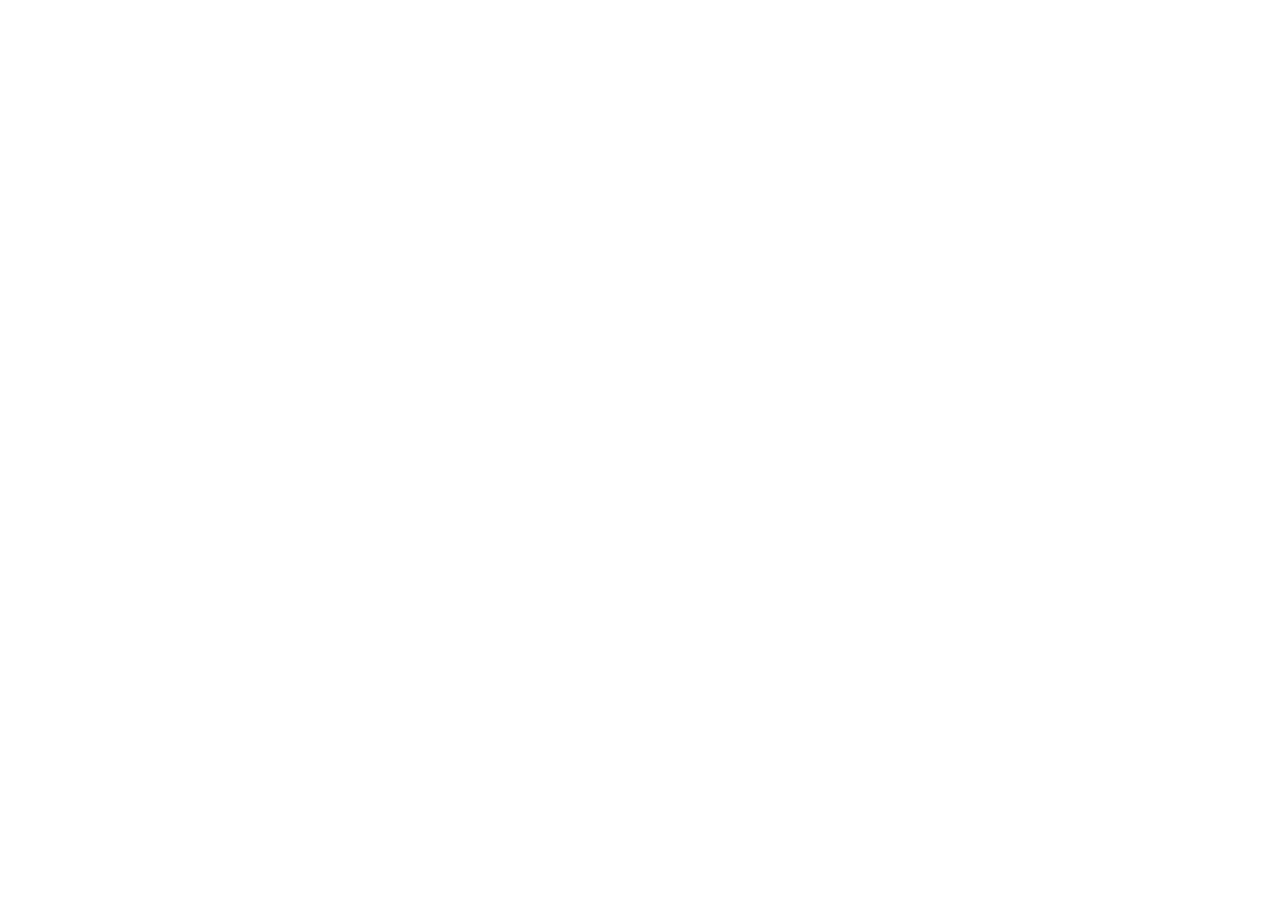
==== agent-analysis.html @ 3c677cc5 "Deploy multi-page static preview" ====
<!doctype html>
<html lang="zh-CN">
<head>
  <meta charset="utf-8" />
  <meta name="viewport" content="width=device-width, initial-scale=1" />
  <title>水脉 WaterPulse · Agent 分析</title>
  <link rel="stylesheet" href="assets/app.css" />
</head>
<body data-page="agent">
  <div id="app"></div>
  <script src="assets/site.js"></script>
</body>
</html>
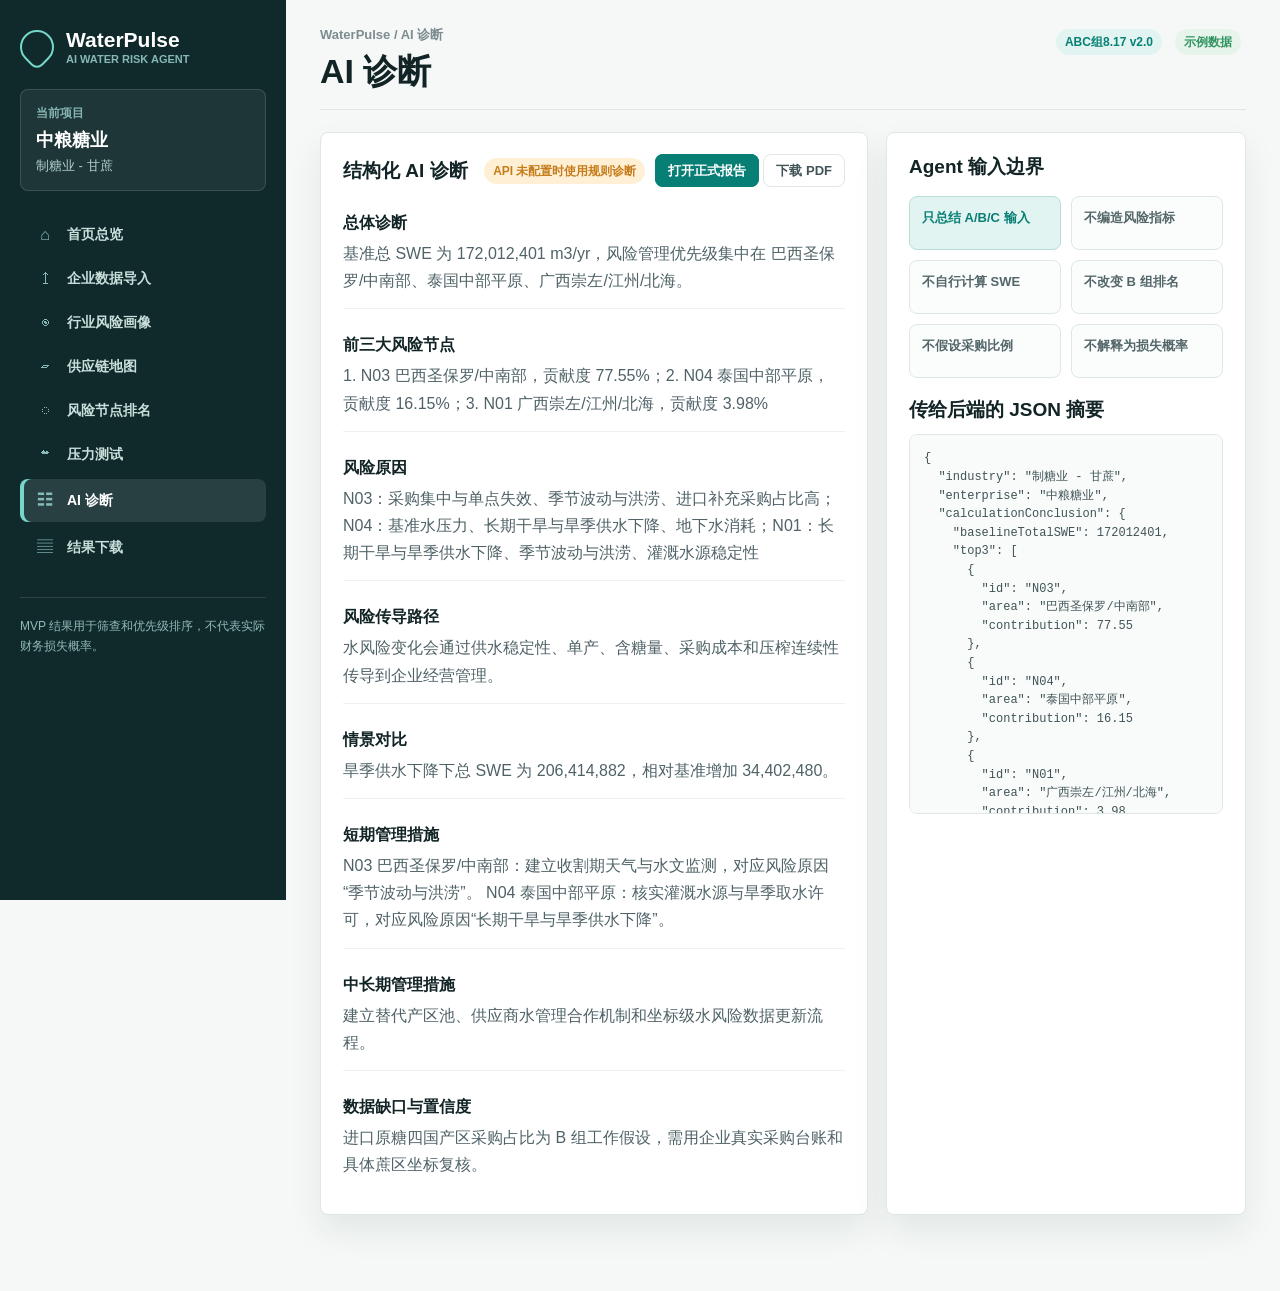
==== commit 05658476: "Deploy D group water risk MVP report" ====
--- a/agent-analysis.html
+++ b/agent-analysis.html
@@ -3,7 +3,8 @@
 <head>
   <meta charset="utf-8" />
   <meta name="viewport" content="width=device-width, initial-scale=1" />
-  <title>水脉 WaterPulse · Agent 分析</title>
+  <title>水脉 WaterPulse · AI 诊断</title>
+  <link rel="icon" href="data:," />
   <link rel="stylesheet" href="assets/app.css" />
 </head>
 <body data-page="agent">
--- a/assets/app.css
+++ b/assets/app.css
@@ -0,0 +1,1045 @@
+:root {
+  --nav: #102a2c;
+  --nav-soft: #1d3d3f;
+  --ink: #132426;
+  --muted: #68787c;
+  --line: #dfe7e4;
+  --wash: #f5f8f6;
+  --panel: #ffffff;
+  --teal: #087f75;
+  --teal-soft: #e2f4f1;
+  --green: #2f9461;
+  --green-soft: #e6f4eb;
+  --amber: #c67c1c;
+  --amber-soft: #fff0d5;
+  --red: #bf4436;
+  --red-soft: #fee7e2;
+  --blue: #2f66a3;
+  --blue-soft: #e7f0fb;
+  --shadow: 0 16px 34px rgba(19, 36, 38, 0.08);
+}
+
+* { box-sizing: border-box; }
+
+body {
+  margin: 0;
+  color: var(--ink);
+  background: var(--wash);
+  font-family: Inter, "Microsoft YaHei", "PingFang SC", Arial, sans-serif;
+  letter-spacing: 0;
+}
+
+button, input {
+  font: inherit;
+}
+
+a {
+  color: inherit;
+  text-decoration: none;
+}
+
+.app-shell {
+  min-height: 100vh;
+  display: grid;
+  grid-template-columns: 286px minmax(0, 1fr);
+}
+
+.sidebar {
+  position: sticky;
+  top: 0;
+  align-self: start;
+  min-height: 100vh;
+  padding: 28px 20px;
+  color: #cde0dd;
+  background: var(--nav);
+}
+
+.logo {
+  display: flex;
+  gap: 12px;
+  align-items: center;
+  margin-bottom: 24px;
+}
+
+.logo-mark {
+  width: 34px;
+  height: 34px;
+  border: 2px solid #76d6ca;
+  border-radius: 50% 50% 50% 8px;
+  transform: rotate(-45deg);
+  flex: 0 0 auto;
+}
+
+.logo strong {
+  display: block;
+  color: #ffffff;
+  font-size: 21px;
+  line-height: 1.1;
+}
+
+.logo em {
+  display: block;
+  margin-top: 2px;
+  color: #86b7b2;
+  font-size: 11px;
+  font-style: normal;
+  font-weight: 760;
+  text-transform: uppercase;
+}
+
+.project-card {
+  padding: 15px;
+  margin-bottom: 24px;
+  border: 1px solid rgba(255, 255, 255, 0.13);
+  border-radius: 8px;
+  background: rgba(255, 255, 255, 0.06);
+}
+
+.project-card span {
+  display: block;
+  color: #85b4af;
+  font-size: 12px;
+  font-weight: 760;
+  margin-bottom: 6px;
+}
+
+.project-card strong {
+  display: block;
+  color: #ffffff;
+  font-size: 18px;
+  margin-bottom: 4px;
+}
+
+.project-card em {
+  color: #afd0cc;
+  font-style: normal;
+  font-size: 13px;
+}
+
+.nav-item {
+  display: grid;
+  grid-template-columns: 26px 1fr;
+  gap: 9px;
+  align-items: center;
+  padding: 11px 12px;
+  margin: 4px 0;
+  border-radius: 8px;
+  color: #c9dfdc;
+}
+
+.nav-item:hover,
+.nav-item.active {
+  color: #ffffff;
+  background: rgba(255, 255, 255, 0.1);
+}
+
+.nav-item.active {
+  box-shadow: inset 4px 0 0 #76d6ca;
+}
+
+.nav-item span {
+  text-align: center;
+  color: #89bbb6;
+}
+
+.nav-item strong {
+  font-size: 14px;
+}
+
+.side-note {
+  margin-top: 28px;
+  padding-top: 18px;
+  border-top: 1px solid rgba(255, 255, 255, 0.12);
+  color: #93bab6;
+  font-size: 12px;
+  line-height: 1.7;
+}
+
+main {
+  min-width: 0;
+  padding: 26px 34px 58px;
+}
+
+.topbar {
+  display: flex;
+  justify-content: space-between;
+  align-items: flex-start;
+  gap: 20px;
+  padding-bottom: 18px;
+  margin-bottom: 22px;
+  border-bottom: 1px solid var(--line);
+}
+
+.crumb {
+  color: #7d8c90;
+  font-size: 13px;
+  font-weight: 760;
+  margin-bottom: 8px;
+}
+
+h1, h2, h3 {
+  margin: 0;
+  letter-spacing: 0;
+}
+
+h1 {
+  font-size: 34px;
+  line-height: 1.15;
+}
+
+h2 {
+  font-size: 30px;
+  line-height: 1.2;
+}
+
+h3 {
+  font-size: 19px;
+  line-height: 1.3;
+}
+
+p {
+  line-height: 1.7;
+}
+
+.header-actions {
+  display: flex;
+  flex-wrap: wrap;
+  justify-content: flex-end;
+  gap: 8px;
+}
+
+.grid {
+  display: grid;
+  gap: 18px;
+  margin-bottom: 18px;
+}
+
+.overview {
+  grid-template-columns: minmax(0, 1.7fr) minmax(360px, 1fr);
+}
+
+.metrics {
+  grid-template-columns: repeat(4, minmax(0, 1fr));
+}
+
+.two {
+  grid-template-columns: minmax(0, 1.45fr) minmax(360px, 0.9fr);
+}
+
+.map-layout {
+  grid-template-columns: 250px minmax(0, 1fr) 320px;
+  align-items: start;
+}
+
+.panel {
+  min-width: 0;
+  padding: 22px;
+  border: 1px solid var(--line);
+  border-radius: 8px;
+  background: var(--panel);
+  box-shadow: var(--shadow);
+}
+
+.hero-panel {
+  min-height: 218px;
+  background:
+    linear-gradient(135deg, rgba(8, 127, 117, 0.12), rgba(47, 102, 163, 0.08) 52%, rgba(198, 124, 28, 0.08)),
+    #ffffff;
+}
+
+.hero-panel p {
+  max-width: 760px;
+  margin: 12px 0 18px;
+  color: #4f6267;
+  font-size: 17px;
+}
+
+.kicker {
+  color: var(--teal);
+  font-size: 13px;
+  font-weight: 840;
+  margin-bottom: 10px;
+}
+
+.hero-facts {
+  display: flex;
+  flex-wrap: wrap;
+  gap: 8px;
+}
+
+.hero-facts span {
+  display: inline-flex;
+  align-items: center;
+  min-height: 34px;
+  padding: 7px 10px;
+  border: 1px solid var(--line);
+  border-radius: 8px;
+  background: rgba(255, 255, 255, 0.72);
+  color: #42575b;
+  font-size: 13px;
+  font-weight: 760;
+}
+
+.status-panel {
+  overflow: hidden;
+}
+
+.industry-switcher {
+  display: grid;
+  grid-template-columns: repeat(3, minmax(0, 1fr));
+  gap: 12px;
+  margin-bottom: 18px;
+}
+
+.industry-option {
+  min-height: 76px;
+  padding: 13px 14px;
+  border: 1px solid var(--line);
+  border-radius: 8px;
+  background: #ffffff;
+  color: var(--ink);
+  text-align: left;
+  cursor: pointer;
+}
+
+.industry-option strong,
+.industry-option span {
+  display: block;
+}
+
+.industry-option strong {
+  margin-bottom: 7px;
+  font-size: 15px;
+}
+
+.industry-option span {
+  color: var(--muted);
+  font-size: 12px;
+}
+
+.industry-option.active {
+  border-color: var(--teal);
+  background: var(--teal-soft);
+  box-shadow: inset 0 0 0 1px var(--teal);
+}
+
+.industry-option:disabled {
+  color: #7b898c;
+  cursor: default;
+  background: #eef3f2;
+}
+
+.badge {
+  display: inline-flex;
+  align-items: center;
+  min-height: 26px;
+  padding: 4px 9px;
+  margin: 3px 5px 3px 0;
+  border-radius: 999px;
+  font-size: 12px;
+  font-weight: 820;
+  white-space: nowrap;
+}
+
+.badge.teal { color: var(--teal); background: var(--teal-soft); }
+.badge.green { color: var(--green); background: var(--green-soft); }
+.badge.amber { color: var(--amber); background: var(--amber-soft); }
+.badge.red { color: var(--red); background: var(--red-soft); }
+.badge.gray { color: #66777a; background: #eef3f2; }
+
+.metric {
+  position: relative;
+  min-height: 128px;
+  padding-left: 42px;
+  overflow: hidden;
+}
+
+.metric::before {
+  content: "";
+  position: absolute;
+  left: 18px;
+  top: 24px;
+  bottom: 24px;
+  width: 8px;
+  border-radius: 99px;
+  background: var(--teal);
+}
+
+.metric.red::before { background: var(--red); }
+.metric.amber::before { background: var(--amber); }
+.metric.green::before { background: var(--green); }
+
+.metric-label {
+  color: #53666a;
+  font-size: 13px;
+  font-weight: 820;
+}
+
+.metric-value {
+  margin: 8px 0 7px;
+  font-size: 28px;
+  line-height: 1.08;
+  font-weight: 900;
+  overflow-wrap: anywhere;
+}
+
+.muted {
+  color: var(--muted);
+  font-size: 13px;
+  line-height: 1.55;
+}
+
+.progress {
+  display: grid;
+  gap: 9px;
+  margin-top: 14px;
+}
+
+.step {
+  display: grid;
+  grid-template-columns: 34px 1fr 58px;
+  align-items: center;
+  gap: 9px;
+  min-height: 38px;
+  color: #77878a;
+  font-size: 12px;
+}
+
+.bubble {
+  width: 30px;
+  height: 30px;
+  display: grid;
+  place-items: center;
+  border: 2px solid var(--line);
+  border-radius: 50%;
+  background: #ffffff;
+  color: var(--teal);
+  font-weight: 900;
+}
+
+.step.done .bubble {
+  color: #ffffff;
+  border-color: var(--teal);
+  background: var(--teal);
+}
+
+.step.active .bubble {
+  border-color: var(--teal);
+}
+
+.step strong {
+  color: var(--ink);
+}
+
+.step span {
+  text-align: right;
+}
+
+.section-head {
+  display: flex;
+  align-items: center;
+  justify-content: space-between;
+  gap: 14px;
+  margin-bottom: 12px;
+}
+
+.text-link {
+  color: var(--teal);
+  font-size: 13px;
+  font-weight: 820;
+}
+
+table {
+  width: 100%;
+  border-collapse: collapse;
+  font-size: 13px;
+}
+
+th, td {
+  padding: 12px 10px;
+  border-bottom: 1px solid #edf2f0;
+  vertical-align: middle;
+  text-align: left;
+}
+
+th {
+  color: #718184;
+  font-size: 12px;
+  font-weight: 820;
+}
+
+.num,
+.rank {
+  font-variant-numeric: tabular-nums;
+  font-weight: 850;
+}
+
+.rank {
+  color: var(--teal);
+  font-size: 18px;
+}
+
+.diagnosis-list {
+  display: grid;
+  gap: 12px;
+}
+
+.diagnosis-list article {
+  padding: 14px 0;
+  border-bottom: 1px solid #edf2f0;
+}
+
+.diagnosis-list article:last-child {
+  border-bottom: 0;
+}
+
+.diagnosis-list strong {
+  display: block;
+  margin-bottom: 6px;
+}
+
+.diagnosis-list p {
+  margin: 0;
+  color: #4f6267;
+}
+
+.form-grid {
+  display: grid;
+  grid-template-columns: 108px 1fr;
+  gap: 12px 14px;
+  margin: 16px 0 20px;
+  align-items: start;
+}
+
+.form-grid label {
+  color: #748387;
+  font-size: 13px;
+  font-weight: 820;
+}
+
+.upload-box {
+  display: grid;
+  grid-template-columns: minmax(180px, 240px) 1fr;
+  gap: 18px;
+  align-items: center;
+  min-height: 138px;
+  padding: 18px;
+  border: 1.5px dashed #c8d6d2;
+  border-radius: 8px;
+  background: #fbfdfc;
+}
+
+.upload-box input {
+  width: 100%;
+}
+
+.button-row {
+  display: flex;
+  flex-wrap: wrap;
+  gap: 10px;
+  margin-top: 16px;
+}
+
+.button {
+  min-height: 36px;
+  padding: 8px 12px;
+  border: 1px solid var(--line);
+  border-radius: 8px;
+  background: #ffffff;
+  color: #405357;
+  font-size: 13px;
+  font-weight: 820;
+  cursor: pointer;
+}
+
+.button.primary {
+  color: #ffffff;
+  border-color: var(--teal);
+  background: var(--teal);
+}
+
+.notice {
+  margin-top: 12px;
+  color: var(--amber);
+  font-size: 13px;
+  font-weight: 760;
+}
+
+.validation-list {
+  display: grid;
+  grid-template-columns: 1fr 1fr;
+  gap: 12px;
+  margin: 16px 0;
+}
+
+.validation-list div {
+  min-height: 84px;
+  padding: 14px;
+  border: 1px solid var(--line);
+  border-radius: 8px;
+  background: #fbfdfc;
+}
+
+.validation-list strong {
+  display: block;
+  margin-bottom: 8px;
+  font-size: 24px;
+}
+
+.validation-list span {
+  color: var(--muted);
+  font-size: 13px;
+}
+
+.mechanism-list {
+  display: grid;
+  gap: 13px;
+  margin-top: 16px;
+}
+
+.mechanism {
+  padding-bottom: 14px;
+  border-bottom: 1px solid #edf2f0;
+}
+
+.mechanism:last-child {
+  border-bottom: 0;
+}
+
+.mechanism p {
+  margin: 8px 0 0;
+}
+
+.action-list {
+  display: grid;
+  gap: 14px;
+  margin-top: 16px;
+}
+
+.action-item {
+  padding: 14px;
+  border: 1px solid var(--line);
+  border-radius: 8px;
+  background: #fbfdfc;
+}
+
+.action-item span {
+  display: block;
+  color: var(--teal);
+  font-weight: 850;
+  margin-bottom: 8px;
+}
+
+.action-item ul {
+  margin: 0;
+  padding-left: 18px;
+  color: #53666a;
+  line-height: 1.6;
+}
+
+.schema-grid {
+  display: grid;
+  grid-template-columns: repeat(6, minmax(0, 1fr));
+  gap: 10px;
+  margin-top: 16px;
+}
+
+.schema-grid div {
+  min-height: 76px;
+  padding: 12px;
+  border: 1px solid var(--line);
+  border-radius: 8px;
+  background: #fbfdfc;
+}
+
+.schema-grid strong,
+.schema-grid span {
+  display: block;
+}
+
+.schema-grid span {
+  margin-top: 7px;
+  color: var(--muted);
+  font-size: 12px;
+}
+
+.legend {
+  display: grid;
+  gap: 11px;
+  margin-top: 18px;
+}
+
+.legend span {
+  display: flex;
+  gap: 9px;
+  align-items: center;
+  color: #506367;
+  font-weight: 760;
+}
+
+.dot {
+  width: 10px;
+  height: 10px;
+  border-radius: 50%;
+  display: inline-block;
+}
+
+.red-dot { background: var(--red); }
+.amber-dot { background: var(--amber); }
+.green-dot { background: var(--green); }
+
+.map-panel {
+  overflow: hidden;
+}
+
+.map-canvas {
+  position: relative;
+  height: 560px;
+  margin-top: 16px;
+  overflow: hidden;
+  border: 1px solid var(--line);
+  border-radius: 8px;
+  background:
+    linear-gradient(0deg, rgba(8, 127, 117, 0.06), rgba(47, 102, 163, 0.05)),
+    repeating-linear-gradient(30deg, rgba(16, 42, 44, 0.05) 0 1px, transparent 1px 54px),
+    #fbfdfc;
+}
+
+.map-gridline {
+  position: absolute;
+  inset: 44px;
+  border: 1px dashed #cbd9d6;
+  border-radius: 50%;
+}
+
+.map-node {
+  position: absolute;
+  display: grid;
+  place-items: center;
+  transform: translate(-50%, -50%);
+  border: 3px solid currentColor;
+  border-radius: 50%;
+  background: #ffffff;
+  cursor: pointer;
+}
+
+.map-node.red { color: var(--red); }
+.map-node.amber { color: var(--amber); }
+.map-node.green { color: var(--green); }
+
+.map-node span {
+  font-size: 11px;
+  font-weight: 900;
+  color: currentColor;
+}
+
+.map-node em {
+  position: absolute;
+  left: calc(100% + 7px);
+  top: 50%;
+  transform: translateY(-50%);
+  min-width: 92px;
+  color: #45595d;
+  font-size: 12px;
+  font-style: normal;
+  font-weight: 760;
+  white-space: nowrap;
+}
+
+.list {
+  display: grid;
+  gap: 12px;
+  margin-top: 14px;
+}
+
+.list-item {
+  display: grid;
+  gap: 4px;
+  padding-bottom: 12px;
+  border-bottom: 1px solid #edf2f0;
+}
+
+.list-item:last-child {
+  border-bottom: 0;
+  padding-bottom: 0;
+}
+
+.list-item span {
+  color: #53666a;
+  font-size: 13px;
+}
+
+.list-item small {
+  color: var(--muted);
+}
+
+.quadrant {
+  position: relative;
+  height: 420px;
+  margin: 18px 0 12px;
+  border-left: 2px solid #ccd9d6;
+  border-bottom: 2px solid #ccd9d6;
+  background:
+    linear-gradient(90deg, transparent 49.8%, #e1eae7 50%, transparent 50.2%),
+    linear-gradient(0deg, transparent 49.8%, #e1eae7 50%, transparent 50.2%),
+    #fbfdfc;
+}
+
+.point {
+  position: absolute;
+  width: 24px;
+  height: 24px;
+  display: grid;
+  place-items: center;
+  border: 3px solid currentColor;
+  border-radius: 50%;
+  background: #ffffff;
+  font-size: 10px;
+  font-weight: 900;
+}
+
+.point.red { color: var(--red); }
+.point.amber { color: var(--amber); }
+.point.green { color: var(--green); }
+
+.point em {
+  position: absolute;
+  left: 27px;
+  top: -3px;
+  min-width: 100px;
+  color: #5b6d71;
+  font-size: 11px;
+  font-style: normal;
+  font-weight: 760;
+  white-space: nowrap;
+}
+
+.x-label,
+.y-label {
+  position: absolute;
+  color: #748387;
+  font-size: 12px;
+  font-weight: 820;
+}
+
+.x-label {
+  right: 0;
+  bottom: -28px;
+}
+
+.y-label {
+  left: 8px;
+  top: 8px;
+}
+
+.segmented {
+  display: flex;
+  flex-wrap: wrap;
+  gap: 8px;
+  justify-content: flex-end;
+}
+
+.segmented button {
+  min-height: 36px;
+  padding: 8px 11px;
+  border: 1px solid var(--line);
+  border-radius: 8px;
+  background: #ffffff;
+  color: #4f6267;
+  font-size: 13px;
+  font-weight: 820;
+  cursor: pointer;
+}
+
+.segmented button.active {
+  border-color: var(--teal);
+  color: #ffffff;
+  background: var(--teal);
+}
+
+.segmented small {
+  margin-left: 5px;
+  opacity: 0.78;
+}
+
+.callout {
+  padding: 17px;
+  border-radius: 8px;
+  border: 1px solid var(--line);
+}
+
+.callout.red {
+  background: var(--red-soft);
+  border-color: #f2c5be;
+}
+
+.callout.amber {
+  background: var(--amber-soft);
+  border-color: #efd0a2;
+}
+
+.callout p {
+  margin-bottom: 0;
+}
+
+.guardrail-grid {
+  display: grid;
+  grid-template-columns: 1fr 1fr;
+  gap: 10px;
+  margin: 16px 0 20px;
+}
+
+.guardrail-grid div {
+  min-height: 54px;
+  padding: 12px;
+  border: 1px solid var(--line);
+  border-radius: 8px;
+  background: #fbfdfc;
+  color: #53666a;
+  font-size: 13px;
+  font-weight: 780;
+}
+
+.guardrail-grid .ok {
+  color: var(--teal);
+  background: var(--teal-soft);
+  border-color: #b9ddd7;
+}
+
+pre {
+  max-height: 380px;
+  overflow: auto;
+  padding: 14px;
+  border: 1px solid var(--line);
+  border-radius: 8px;
+  background: #f8fbfa;
+  color: #405357;
+  font-size: 12px;
+  line-height: 1.55;
+  white-space: pre-wrap;
+}
+
+.report-card {
+  padding: 22px;
+  border: 1px solid var(--line);
+  border-radius: 8px;
+  background: #fbfdfc;
+}
+
+.report-card h2 {
+  margin-bottom: 16px;
+  font-size: 24px;
+}
+
+.report-card p {
+  margin: 10px 0;
+}
+
+.check-list {
+  display: grid;
+  gap: 10px;
+  margin-top: 16px;
+}
+
+.check-list span {
+  min-height: 38px;
+  padding: 9px 12px;
+  border: 1px solid var(--line);
+  border-radius: 8px;
+  background: #fbfdfc;
+  color: #3f5458;
+  font-weight: 780;
+}
+
+@media (max-width: 1240px) {
+  .app-shell,
+  .overview,
+  .metrics,
+  .two,
+  .map-layout,
+  .industry-switcher,
+  .schema-grid {
+    grid-template-columns: 1fr;
+  }
+
+  .sidebar {
+    position: static;
+    min-height: auto;
+  }
+}
+
+@media (max-width: 720px) {
+  main {
+    padding: 20px 14px 44px;
+  }
+
+  .sidebar {
+    padding: 22px 14px;
+  }
+
+  .topbar,
+  .section-head {
+    flex-direction: column;
+    align-items: flex-start;
+  }
+
+  h1 {
+    font-size: 28px;
+  }
+
+  h2 {
+    font-size: 24px;
+  }
+
+  .panel {
+    padding: 17px;
+  }
+
+  .upload-box,
+  .form-grid,
+  .validation-list,
+  .guardrail-grid {
+    grid-template-columns: 1fr;
+  }
+
+  .map-canvas {
+    height: 460px;
+  }
+
+  .metric {
+    padding-left: 46px;
+  }
+
+  .point em,
+  .map-node em,
+  .x-label,
+  .y-label {
+    display: none;
+  }
+
+  table {
+    display: block;
+    overflow-x: auto;
+    white-space: nowrap;
+  }
+}
+
+@media print {
+  .sidebar,
+  .topbar,
+  .button-row {
+    display: none;
+  }
+
+  .app-shell {
+    display: block;
+  }
+
+  main {
+    padding: 0;
+  }
+
+  .panel {
+    box-shadow: none;
+  }
+}
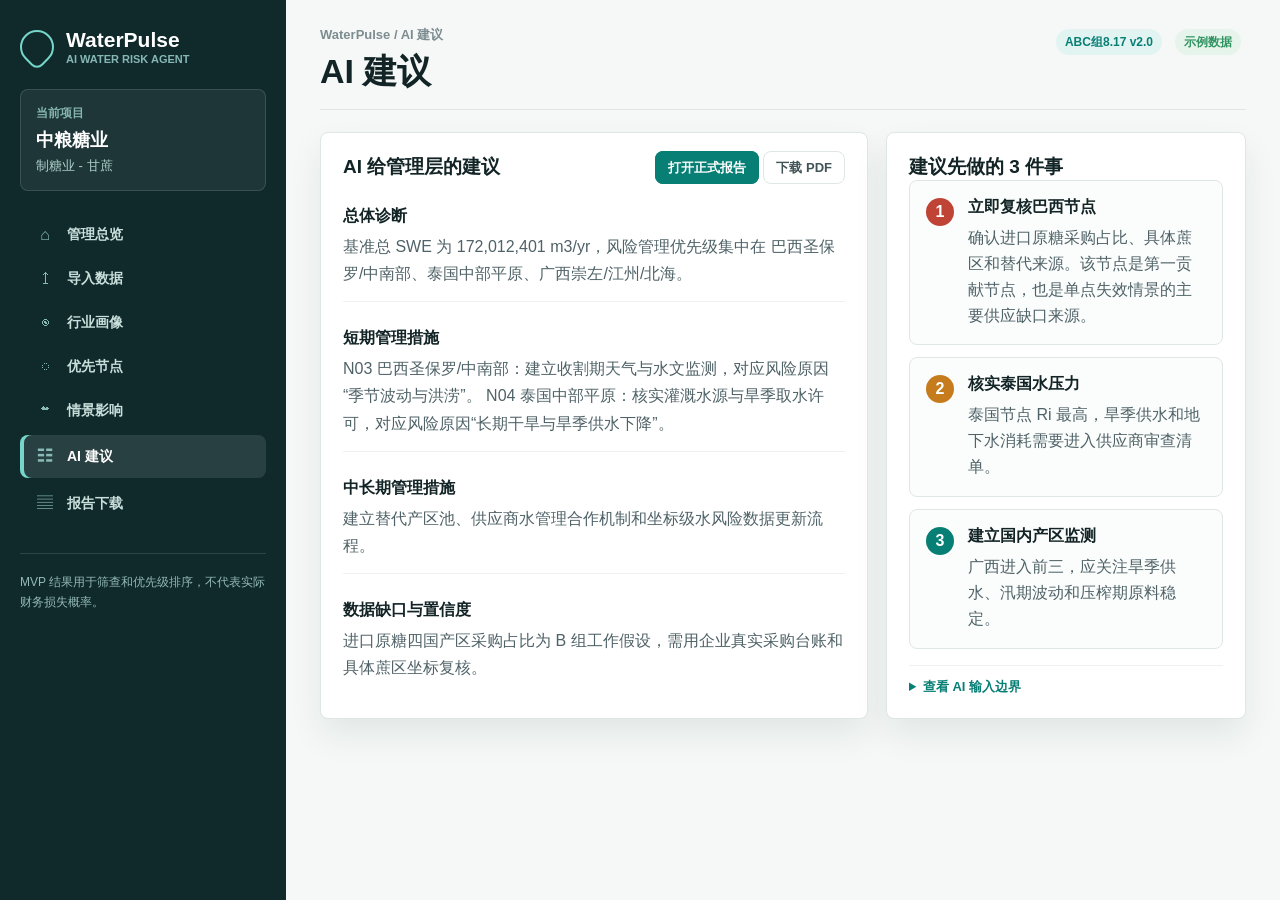
==== commit e5a7471c: "Simplify decision-focused interface" ====
--- a/agent-analysis.html
+++ b/agent-analysis.html
@@ -3,7 +3,7 @@
 <head>
   <meta charset="utf-8" />
   <meta name="viewport" content="width=device-width, initial-scale=1" />
-  <title>水脉 WaterPulse · AI 诊断</title>
+  <title>水脉 WaterPulse · AI 建议</title>
   <link rel="icon" href="data:," />
   <link rel="stylesheet" href="assets/app.css" />
 </head>
--- a/assets/app.css
+++ b/assets/app.css
@@ -254,6 +254,22 @@
   font-size: 17px;
 }
 
+.hero-panel.executive {
+  min-height: 230px;
+  display: grid;
+  align-content: center;
+}
+
+.hero-panel.executive h2 {
+  max-width: 900px;
+  font-size: clamp(26px, 2.5vw, 36px);
+}
+
+.hero-panel.executive p {
+  max-width: 940px;
+  font-size: 18px;
+}
+
 .kicker {
   color: var(--teal);
   font-size: 13px;
@@ -389,6 +405,12 @@
   line-height: 1.55;
 }
 
+.lead-small {
+  color: #53666a;
+  line-height: 1.7;
+  margin: 10px 0 18px;
+}
+
 .progress {
   display: grid;
   gap: 9px;
@@ -501,6 +523,198 @@
 .diagnosis-list p {
   margin: 0;
   color: #4f6267;
+}
+
+.decision-grid {
+  display: grid;
+  gap: 12px;
+}
+
+.decision-card {
+  position: relative;
+  min-height: 118px;
+  padding: 16px 16px 16px 58px;
+  border: 1px solid var(--line);
+  border-radius: 8px;
+  background: #fbfdfc;
+}
+
+.decision-card span {
+  position: absolute;
+  left: 16px;
+  top: 17px;
+  width: 28px;
+  height: 28px;
+  display: grid;
+  place-items: center;
+  border-radius: 50%;
+  background: var(--teal);
+  color: #fff;
+  font-weight: 900;
+}
+
+.decision-card.red span { background: var(--red); }
+.decision-card.amber span { background: var(--amber); }
+.decision-card strong {
+  display: block;
+  margin-bottom: 7px;
+  font-size: 16px;
+}
+
+.decision-card p {
+  margin: 0;
+  color: #4f6267;
+  line-height: 1.62;
+}
+
+.priority-list {
+  display: grid;
+  gap: 12px;
+}
+
+.priority-card {
+  display: grid;
+  grid-template-columns: 48px 1fr;
+  gap: 14px;
+  align-items: center;
+  min-height: 104px;
+  padding: 14px;
+  border: 1px solid var(--line);
+  border-left: 6px solid var(--teal);
+  border-radius: 8px;
+  background: #fbfdfc;
+}
+
+.priority-card.red { border-left-color: var(--red); }
+.priority-card.amber { border-left-color: var(--amber); }
+.priority-card.green { border-left-color: var(--green); }
+
+.priority-rank {
+  width: 42px;
+  height: 42px;
+  display: grid;
+  place-items: center;
+  border-radius: 50%;
+  background: var(--teal-soft);
+  color: var(--teal);
+  font-size: 21px;
+  font-weight: 900;
+}
+
+.priority-card.red .priority-rank { background: var(--red-soft); color: var(--red); }
+.priority-card.amber .priority-rank { background: var(--amber-soft); color: var(--amber); }
+
+.priority-card strong {
+  display: block;
+  font-size: 19px;
+  margin-bottom: 4px;
+}
+
+.priority-card p {
+  margin: 0 0 8px;
+  color: #5b6f73;
+}
+
+.priority-meta {
+  display: flex;
+  flex-wrap: wrap;
+  gap: 8px;
+}
+
+.priority-meta span,
+.outcome-strip span {
+  display: inline-flex;
+  min-height: 28px;
+  align-items: center;
+  padding: 5px 9px;
+  border-radius: 999px;
+  background: #eef3f2;
+  color: #53666a;
+  font-size: 12px;
+  font-weight: 820;
+}
+
+.plain-answer {
+  display: grid;
+  gap: 12px;
+  margin-top: 14px;
+}
+
+.plain-answer p {
+  margin: 0;
+  padding: 13px 14px;
+  border: 1px solid var(--line);
+  border-radius: 8px;
+  background: #fbfdfc;
+  color: #4f6267;
+}
+
+.evidence {
+  margin-top: 16px;
+  border-top: 1px solid #edf2f0;
+  padding-top: 12px;
+}
+
+.evidence summary {
+  width: fit-content;
+  cursor: pointer;
+  color: var(--teal);
+  font-size: 13px;
+  font-weight: 850;
+}
+
+.evidence[open] summary {
+  margin-bottom: 12px;
+}
+
+.field-cloud {
+  margin-top: 8px;
+}
+
+.outcome-strip {
+  display: grid;
+  grid-template-columns: repeat(4, minmax(0, 1fr));
+  gap: 10px;
+  margin: 16px 0 4px;
+}
+
+.outcome-strip span {
+  justify-content: center;
+  min-height: 54px;
+  border-radius: 8px;
+  background: var(--teal-soft);
+  color: var(--teal);
+}
+
+.impact-panel {
+  min-height: 190px;
+  padding: 22px;
+  border: 1px solid var(--line);
+  border-left: 7px solid var(--teal);
+  border-radius: 8px;
+  background: #fbfdfc;
+}
+
+.impact-panel.red { border-left-color: var(--red); }
+.impact-panel.green { border-left-color: var(--green); }
+
+.impact-panel span {
+  display: block;
+  color: #607378;
+  font-weight: 820;
+}
+
+.impact-panel strong {
+  display: block;
+  margin: 12px 0;
+  font-size: clamp(32px, 4vw, 46px);
+  line-height: 1.05;
+}
+
+.impact-panel p {
+  margin: 0;
+  color: #4f6267;
+  line-height: 1.7;
 }
 
 .form-grid {
@@ -974,7 +1188,33 @@
   }
 
   .sidebar {
-    padding: 22px 14px;
+    padding: 14px;
+  }
+
+  .logo {
+    margin-bottom: 12px;
+  }
+
+  .project-card,
+  .side-note {
+    display: none;
+  }
+
+  .sidebar nav {
+    display: flex;
+    gap: 8px;
+    overflow-x: auto;
+    padding-bottom: 2px;
+  }
+
+  .nav-item {
+    flex: 0 0 auto;
+    min-height: 40px;
+    padding: 8px 12px;
+  }
+
+  .nav-item strong {
+    font-size: 12px;
   }
 
   .topbar,
@@ -998,7 +1238,8 @@
   .upload-box,
   .form-grid,
   .validation-list,
-  .guardrail-grid {
+  .guardrail-grid,
+  .outcome-strip {
     grid-template-columns: 1fr;
   }
 
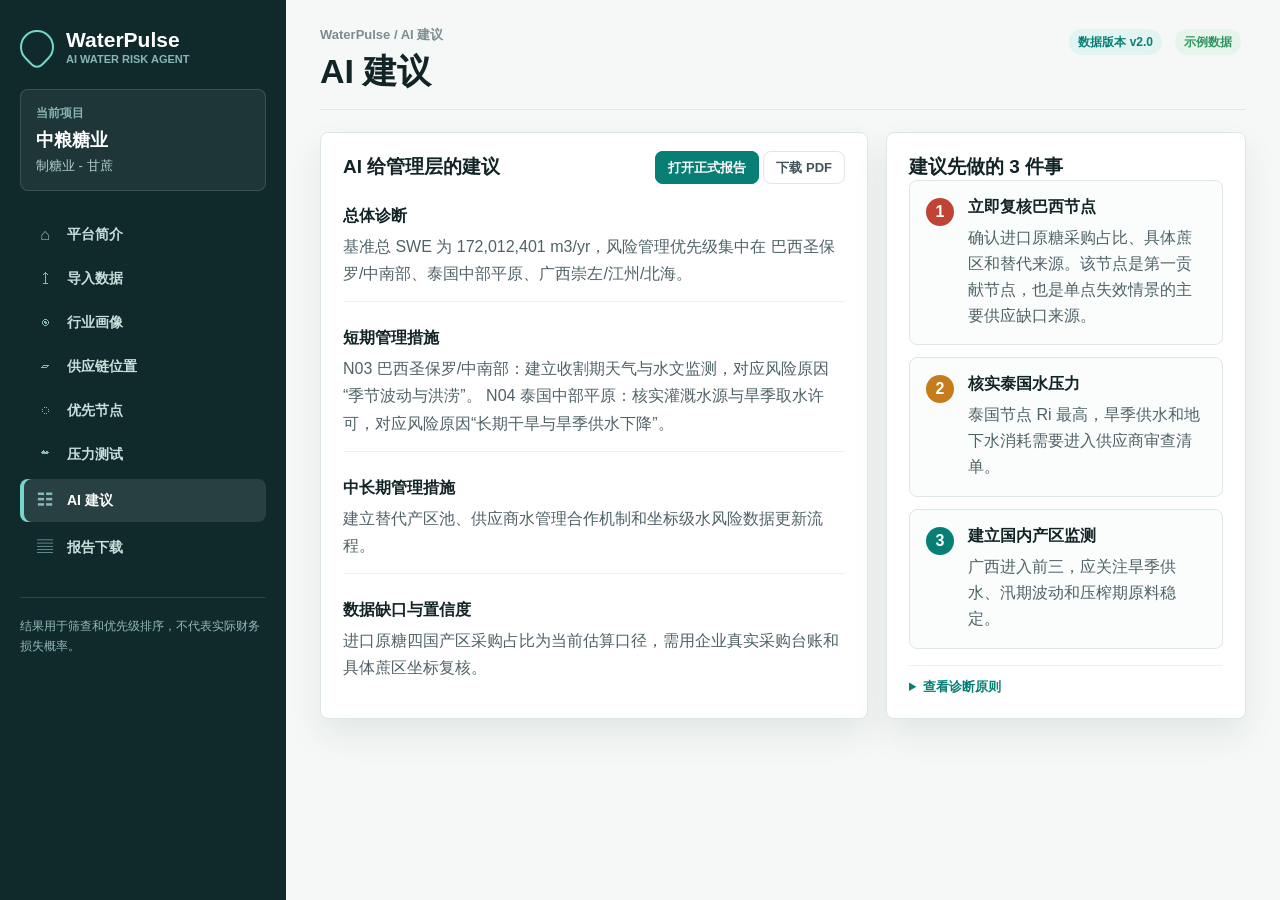
==== commit a074c780: "Bust static script cache" ====
--- a/agent-analysis.html
+++ b/agent-analysis.html
@@ -9,6 +9,6 @@
 </head>
 <body data-page="agent">
   <div id="app"></div>
-  <script src="assets/site.js"></script>
+  <script src="assets/site.js?v=20260820-2"></script>
 </body>
 </html>
--- a/assets/app.css
+++ b/assets/app.css
@@ -270,6 +270,85 @@
   font-size: 18px;
 }
 
+.intro-hero {
+  min-height: 280px;
+  display: grid;
+  align-content: center;
+  background:
+    linear-gradient(135deg, rgba(8, 127, 117, 0.12), rgba(198, 124, 28, 0.08)),
+    #fbfdfc;
+}
+
+.intro-hero h2 {
+  max-width: 960px;
+  font-size: clamp(28px, 2.6vw, 38px);
+}
+
+.intro-hero p {
+  max-width: 980px;
+  color: #4f6267;
+  font-size: 18px;
+  line-height: 1.75;
+}
+
+.feature-list,
+.guide-steps {
+  display: grid;
+  gap: 12px;
+}
+
+.feature-list article {
+  padding: 14px 15px;
+  border: 1px solid var(--line);
+  border-radius: 8px;
+  background: #fbfdfc;
+}
+
+.feature-list strong,
+.guide-steps strong {
+  display: block;
+  color: #102528;
+  font-size: 16px;
+}
+
+.feature-list p {
+  margin: 6px 0 0;
+  color: #53666a;
+  line-height: 1.62;
+}
+
+.guide-steps a {
+  display: grid;
+  grid-template-columns: 36px 1fr;
+  gap: 3px 12px;
+  min-height: 64px;
+  align-items: center;
+  padding: 12px 14px;
+  border: 1px solid var(--line);
+  border-radius: 8px;
+  background: #fbfdfc;
+  color: inherit;
+  text-decoration: none;
+}
+
+.guide-steps span {
+  grid-row: span 2;
+  width: 32px;
+  height: 32px;
+  display: grid;
+  place-items: center;
+  border-radius: 50%;
+  background: var(--teal-soft);
+  color: var(--teal);
+  font-weight: 900;
+}
+
+.guide-steps em {
+  color: #607378;
+  font-size: 13px;
+  font-style: normal;
+}
+
 .kicker {
   color: var(--teal);
   font-size: 13px;
@@ -731,6 +810,43 @@
   font-weight: 820;
 }
 
+.import-layout {
+  grid-template-columns: minmax(0, 1.35fr) minmax(380px, 0.85fr);
+}
+
+.manual-form {
+  display: grid;
+  grid-template-columns: 118px minmax(0, 1fr);
+  gap: 12px 14px;
+  margin-top: 14px;
+}
+
+.manual-form label {
+  align-self: center;
+  color: #5f7277;
+  font-size: 13px;
+  font-weight: 850;
+}
+
+.manual-form input,
+.manual-form select {
+  width: 100%;
+  min-height: 40px;
+  padding: 8px 10px;
+  border: 1px solid var(--line);
+  border-radius: 8px;
+  background: #fbfdfc;
+  color: #22383c;
+  font: inherit;
+  font-size: 14px;
+}
+
+.manual-form input:focus,
+.manual-form select:focus {
+  outline: 2px solid rgba(8, 127, 117, 0.16);
+  border-color: var(--teal);
+}
+
 .upload-box {
   display: grid;
   grid-template-columns: minmax(180px, 240px) 1fr;
@@ -747,6 +863,22 @@
   width: 100%;
 }
 
+.compact-upload {
+  min-height: 112px;
+  grid-template-columns: 1fr;
+  align-items: start;
+}
+
+.compact-upload div {
+  order: -1;
+}
+
+.soft-divider {
+  border: 0;
+  border-top: 1px solid #edf2f0;
+  margin: 18px 0;
+}
+
 .button-row {
   display: flex;
   flex-wrap: wrap;
@@ -945,6 +1077,9 @@
   font-size: 11px;
   font-weight: 900;
   color: currentColor;
+  line-height: 1;
+  text-align: center;
+  white-space: nowrap;
 }
 
 .map-node em {
@@ -958,6 +1093,35 @@
   font-style: normal;
   font-weight: 760;
   white-space: nowrap;
+  pointer-events: none;
+  padding: 2px 5px;
+  border-radius: 6px;
+  background: rgba(251, 253, 252, 0.82);
+}
+
+.map-node.label-left em {
+  left: auto;
+  right: calc(100% + 8px);
+  text-align: right;
+}
+
+.map-node.label-above em {
+  left: 50%;
+  top: auto;
+  bottom: calc(100% + 8px);
+  transform: translateX(-50%);
+  text-align: center;
+}
+
+.map-node.label-below em {
+  left: 50%;
+  top: calc(100% + 8px);
+  transform: translateX(-50%);
+  text-align: center;
+}
+
+.map-node.label-right em {
+  left: calc(100% + 8px);
 }
 
 .list {
@@ -1001,8 +1165,8 @@
 
 .point {
   position: absolute;
-  width: 24px;
-  height: 24px;
+  width: 34px;
+  height: 34px;
   display: grid;
   place-items: center;
   border: 3px solid currentColor;
@@ -1018,14 +1182,41 @@
 
 .point em {
   position: absolute;
-  left: 27px;
-  top: -3px;
+  left: calc(100% + 10px);
+  top: 50%;
+  transform: translateY(-50%);
   min-width: 100px;
   color: #5b6d71;
-  font-size: 11px;
+  font-size: 12px;
   font-style: normal;
   font-weight: 760;
   white-space: nowrap;
+  pointer-events: none;
+}
+
+.point.label-left em {
+  left: auto;
+  right: calc(100% + 10px);
+  text-align: right;
+}
+
+.point.label-above em {
+  left: 50%;
+  top: auto;
+  bottom: calc(100% + 8px);
+  transform: translateX(-50%);
+  text-align: center;
+}
+
+.point.label-below em {
+  left: 50%;
+  top: calc(100% + 8px);
+  transform: translateX(-50%);
+  text-align: center;
+}
+
+.point.label-right em {
+  left: calc(100% + 10px);
 }
 
 .x-label,
@@ -1171,6 +1362,7 @@
   .metrics,
   .two,
   .map-layout,
+  .import-layout,
   .industry-switcher,
   .schema-grid {
     grid-template-columns: 1fr;
@@ -1237,6 +1429,7 @@
 
   .upload-box,
   .form-grid,
+  .manual-form,
   .validation-list,
   .guardrail-grid,
   .outcome-strip {
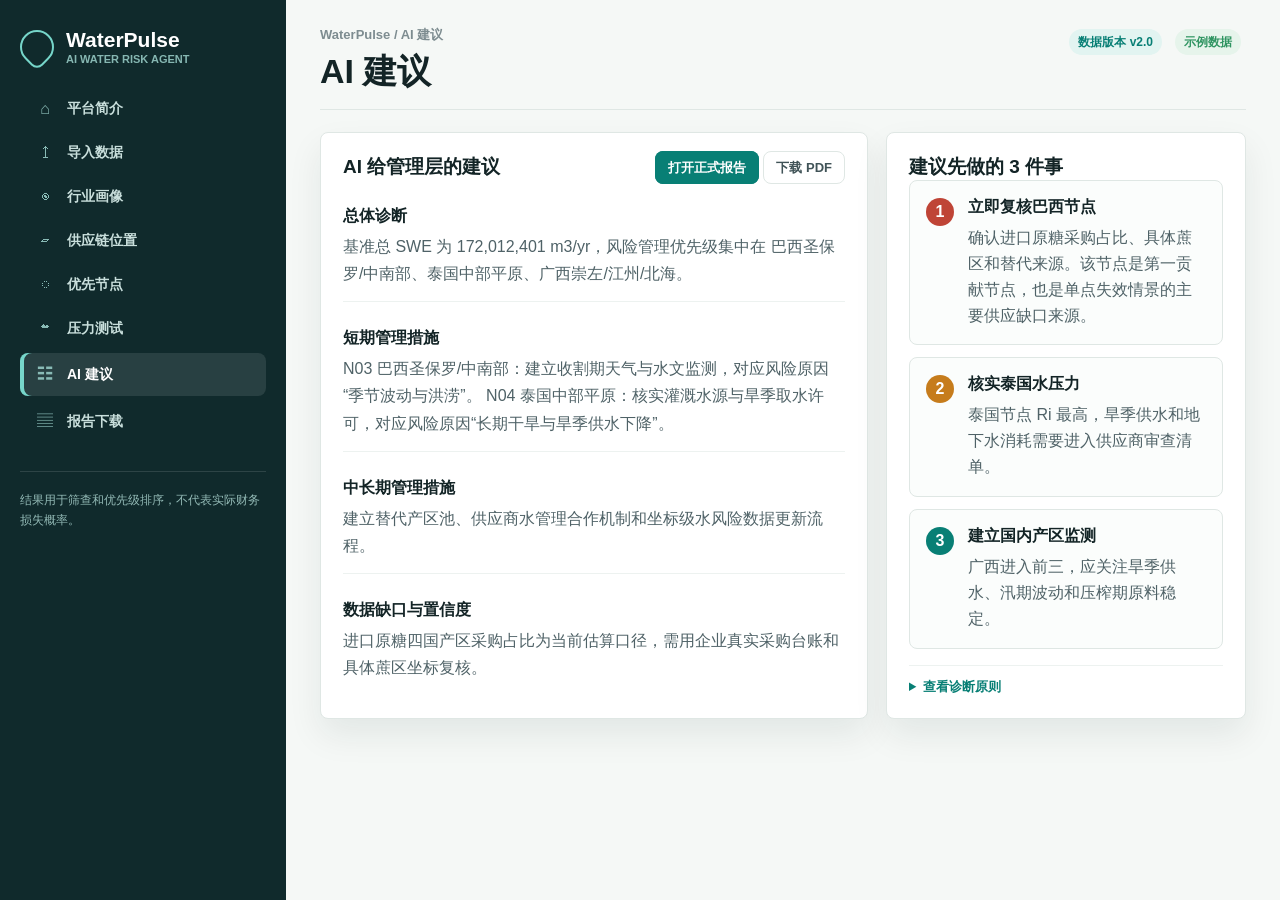
==== commit 9e341245: "Remove current project sidebar card" ====
--- a/agent-analysis.html
+++ b/agent-analysis.html
@@ -9,6 +9,6 @@
 </head>
 <body data-page="agent">
   <div id="app"></div>
-  <script src="assets/site.js?v=20260820-2"></script>
+  <script src="assets/site.js?v=20260820-3"></script>
 </body>
 </html>
--- a/assets/app.css
+++ b/assets/app.css
@@ -87,35 +87,6 @@
   text-transform: uppercase;
 }
 
-.project-card {
-  padding: 15px;
-  margin-bottom: 24px;
-  border: 1px solid rgba(255, 255, 255, 0.13);
-  border-radius: 8px;
-  background: rgba(255, 255, 255, 0.06);
-}
-
-.project-card span {
-  display: block;
-  color: #85b4af;
-  font-size: 12px;
-  font-weight: 760;
-  margin-bottom: 6px;
-}
-
-.project-card strong {
-  display: block;
-  color: #ffffff;
-  font-size: 18px;
-  margin-bottom: 4px;
-}
-
-.project-card em {
-  color: #afd0cc;
-  font-style: normal;
-  font-size: 13px;
-}
-
 .nav-item {
   display: grid;
   grid-template-columns: 26px 1fr;
@@ -1387,7 +1358,6 @@
     margin-bottom: 12px;
   }
 
-  .project-card,
   .side-note {
     display: none;
   }
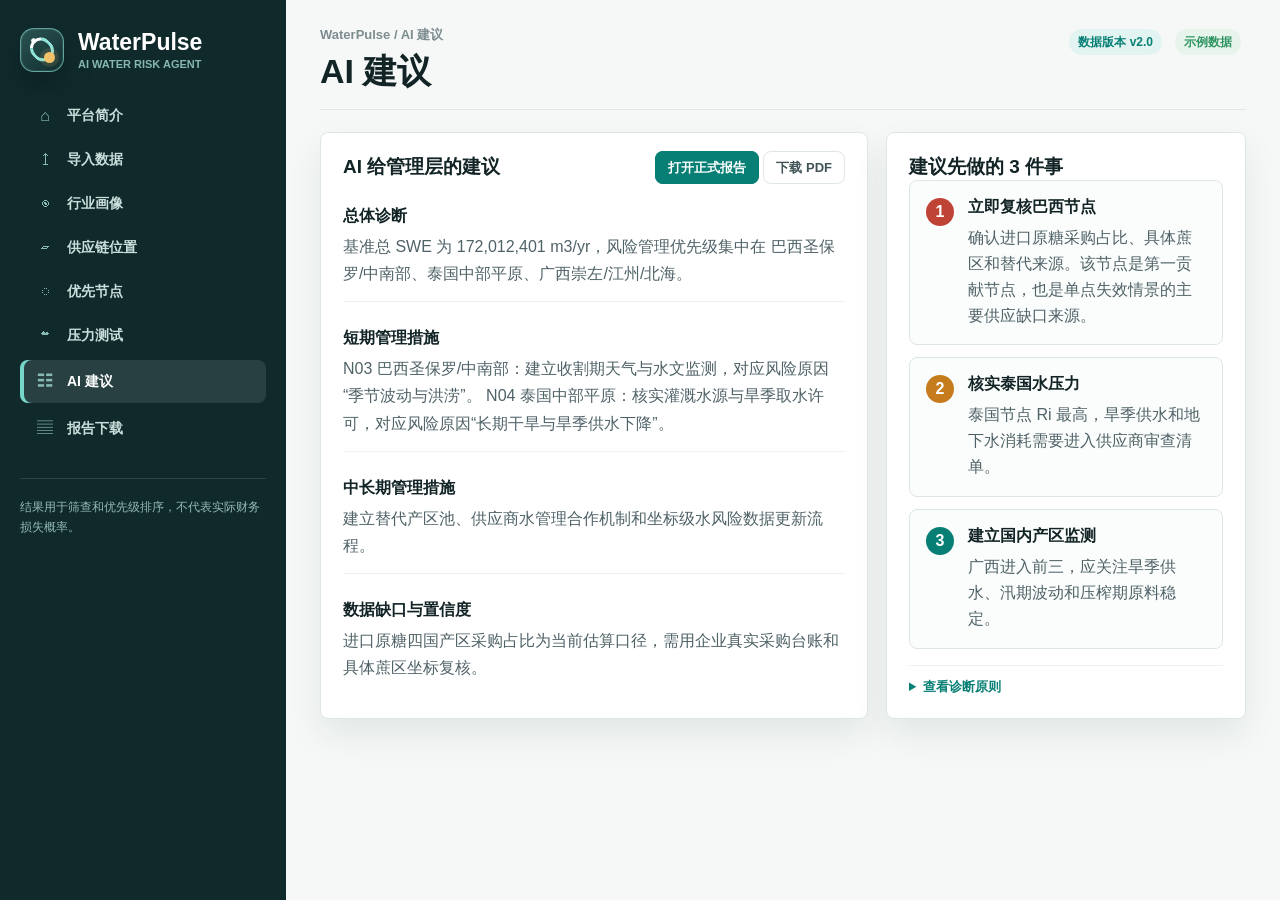
==== commit 89d59390: "Fix stress test calculations and refresh logo" ====
--- a/agent-analysis.html
+++ b/agent-analysis.html
@@ -5,10 +5,10 @@
   <meta name="viewport" content="width=device-width, initial-scale=1" />
   <title>水脉 WaterPulse · AI 建议</title>
   <link rel="icon" href="data:," />
-  <link rel="stylesheet" href="assets/app.css" />
+  <link rel="stylesheet" href="assets/app.css?v=20260825-1" />
 </head>
 <body data-page="agent">
   <div id="app"></div>
-  <script src="assets/site.js?v=20260820-3"></script>
+  <script src="assets/site.js?v=20260825-1"></script>
 </body>
 </html>
--- a/assets/app.css
+++ b/assets/app.css
@@ -56,25 +56,54 @@
 
 .logo {
   display: flex;
-  gap: 12px;
+  gap: 14px;
   align-items: center;
   margin-bottom: 24px;
 }
 
 .logo-mark {
-  width: 34px;
-  height: 34px;
-  border: 2px solid #76d6ca;
-  border-radius: 50% 50% 50% 8px;
+  position: relative;
+  width: 44px;
+  height: 44px;
+  border: 1px solid rgba(132, 219, 208, 0.65);
+  border-radius: 14px;
+  background:
+    radial-gradient(circle at 30% 28%, rgba(255, 255, 255, 0.95) 0 2px, transparent 3px),
+    linear-gradient(145deg, rgba(132, 219, 208, 0.24), rgba(39, 114, 106, 0.08));
+  box-shadow:
+    inset 0 0 0 1px rgba(255, 255, 255, 0.08),
+    0 14px 30px rgba(0, 0, 0, 0.22);
+  flex: 0 0 auto;
+}
+
+.logo-mark::before {
+  content: "";
+  position: absolute;
+  inset: 8px 10px 9px;
+  border: 3px solid #8fe3d8;
+  border-top-color: #ffffff;
+  border-radius: 50% 50% 50% 12px;
   transform: rotate(-45deg);
-  flex: 0 0 auto;
+}
+
+.logo-mark::after {
+  content: "";
+  position: absolute;
+  right: 8px;
+  bottom: 8px;
+  width: 11px;
+  height: 11px;
+  border-radius: 50%;
+  background: #f2c36b;
+  box-shadow: 0 0 0 4px rgba(242, 195, 107, 0.12);
 }
 
 .logo strong {
   display: block;
   color: #ffffff;
-  font-size: 21px;
+  font-size: 23px;
   line-height: 1.1;
+  letter-spacing: 0;
 }
 
 .logo em {
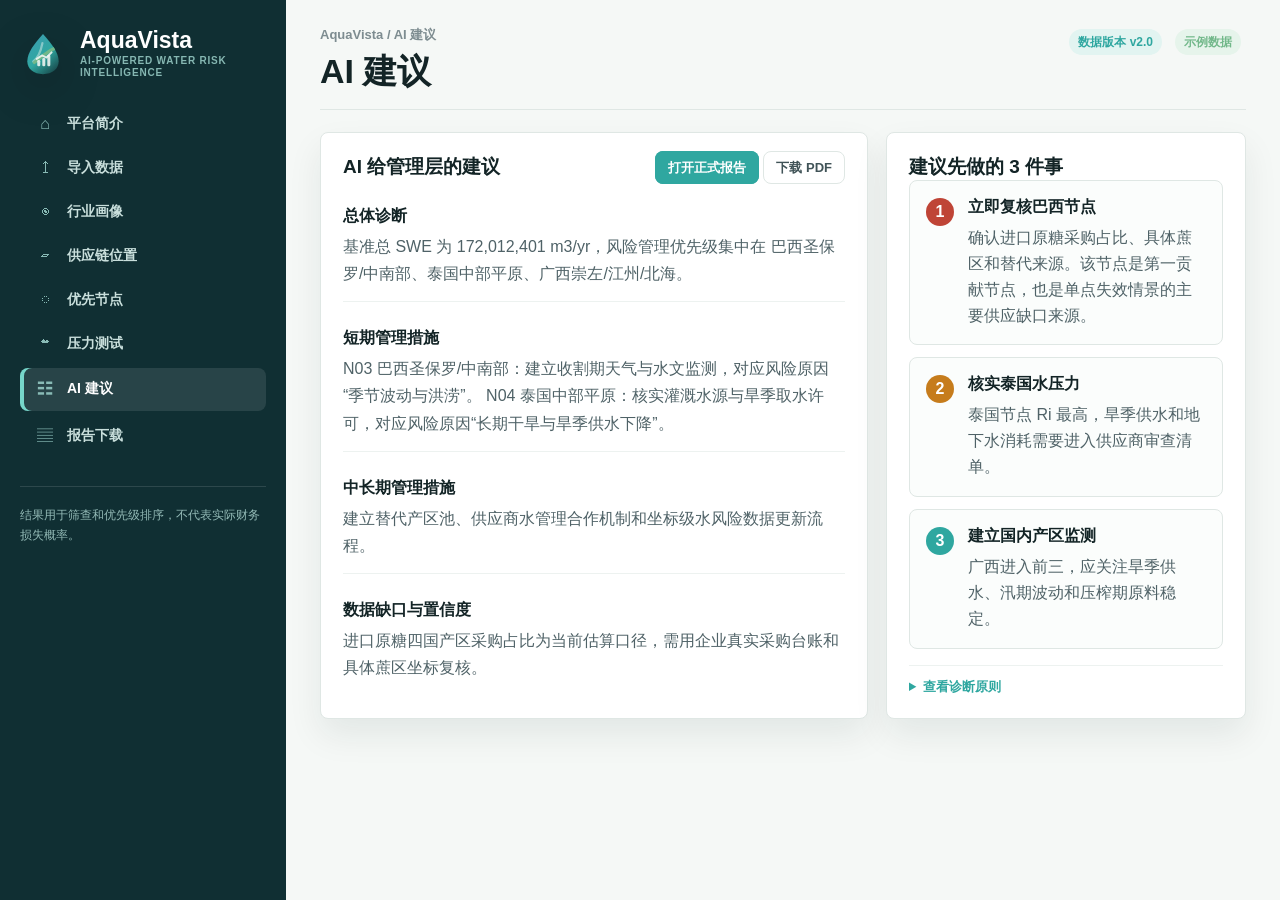
==== commit 553e2c10: "Rebuild AquaVista landing page" ====
--- a/agent-analysis.html
+++ b/agent-analysis.html
@@ -3,8 +3,8 @@
 <head>
   <meta charset="utf-8" />
   <meta name="viewport" content="width=device-width, initial-scale=1" />
-  <title>水脉 WaterPulse · AI 建议</title>
-  <link rel="icon" href="data:," />
+  <title>AquaVista · AI 建议</title>
+  <link rel="icon" type="image/svg+xml" href="assets/aquavista-symbol.svg" />
   <link rel="stylesheet" href="assets/app.css?v=20260825-1" />
 </head>
 <body data-page="agent">
@@ -12,3 +12,4 @@
   <script src="assets/site.js?v=20260825-1"></script>
 </body>
 </html>
+
--- a/assets/app.css
+++ b/assets/app.css
@@ -1,20 +1,20 @@
 :root {
-  --nav: #102a2c;
-  --nav-soft: #1d3d3f;
+  --nav: #102F33;
+  --nav-soft: #153A3E;
   --ink: #132426;
   --muted: #68787c;
   --line: #dfe7e4;
   --wash: #f5f8f6;
   --panel: #ffffff;
-  --teal: #087f75;
+  --teal: #2FA7A0;
   --teal-soft: #e2f4f1;
-  --green: #2f9461;
+  --green: #72B88A;
   --green-soft: #e6f4eb;
   --amber: #c67c1c;
   --amber-soft: #fff0d5;
   --red: #bf4436;
   --red-soft: #fee7e2;
-  --blue: #2f66a3;
+  --blue: #3D9DB3;
   --blue-soft: #e7f0fb;
   --shadow: 0 16px 34px rgba(19, 36, 38, 0.08);
 }
@@ -61,41 +61,30 @@
   margin-bottom: 24px;
 }
 
-.logo-mark {
-  position: relative;
-  width: 44px;
-  height: 44px;
-  border: 1px solid rgba(132, 219, 208, 0.65);
-  border-radius: 14px;
-  background:
-    radial-gradient(circle at 30% 28%, rgba(255, 255, 255, 0.95) 0 2px, transparent 3px),
-    linear-gradient(145deg, rgba(132, 219, 208, 0.24), rgba(39, 114, 106, 0.08));
-  box-shadow:
-    inset 0 0 0 1px rgba(255, 255, 255, 0.08),
-    0 14px 30px rgba(0, 0, 0, 0.22);
+.logo-symbol {
+  width: 46px;
+  height: 46px;
   flex: 0 0 auto;
-}
-
-.logo-mark::before {
-  content: "";
-  position: absolute;
-  inset: 8px 10px 9px;
-  border: 3px solid #8fe3d8;
-  border-top-color: #ffffff;
-  border-radius: 50% 50% 50% 12px;
-  transform: rotate(-45deg);
-}
-
-.logo-mark::after {
-  content: "";
-  position: absolute;
-  right: 8px;
-  bottom: 8px;
-  width: 11px;
-  height: 11px;
-  border-radius: 50%;
-  background: #f2c36b;
-  box-shadow: 0 0 0 4px rgba(242, 195, 107, 0.12);
+  filter: drop-shadow(0 12px 22px rgba(0, 0, 0, 0.22));
+}
+
+.logo-symbol .av-water,
+.av-logo-symbol .av-water {
+  fill: url(#avSidebarWater);
+}
+
+.logo-symbol .av-stream,
+.logo-symbol .av-data-line,
+.logo-symbol .av-data-bar,
+.av-logo-symbol .av-stream,
+.av-logo-symbol .av-data-line,
+.av-logo-symbol .av-data-bar {
+  stroke: #F5F7F4;
+}
+
+.logo-symbol .av-leaf,
+.av-logo-symbol .av-leaf {
+  stroke: #72B88A;
 }
 
 .logo strong {
@@ -110,10 +99,12 @@
   display: block;
   margin-top: 2px;
   color: #86b7b2;
-  font-size: 11px;
+  font-size: 10px;
   font-style: normal;
   font-weight: 760;
   text-transform: uppercase;
+  letter-spacing: 0.8px;
+  line-height: 1.22;
 }
 
 .nav-item {
@@ -1356,7 +1347,753 @@
   font-weight: 780;
 }
 
+.landing-shell {
+  min-height: 100vh;
+  background: #f5f7f4;
+  color: #17272a;
+}
+
+.landing-header {
+  position: sticky;
+  top: 0;
+  z-index: 20;
+  display: grid;
+  grid-template-columns: minmax(220px, 1fr) auto minmax(220px, 1fr);
+  align-items: center;
+  gap: 24px;
+  min-height: 78px;
+  padding: 0 56px;
+  border-bottom: 1px solid rgba(21, 58, 62, 0.12);
+  background: rgba(245, 247, 244, 0.92);
+  backdrop-filter: blur(18px);
+}
+
+.landing-brand {
+  display: inline-flex;
+  align-items: center;
+  gap: 12px;
+  width: fit-content;
+}
+
+.av-logo-symbol {
+  width: 44px;
+  height: 44px;
+  flex: 0 0 auto;
+  filter: drop-shadow(0 10px 18px rgba(16, 47, 51, 0.16));
+}
+
+.landing-brand strong,
+.landing-brand em {
+  display: block;
+}
+
+.landing-brand strong {
+  color: #102f33;
+  font-size: 21px;
+  line-height: 1;
+}
+
+.landing-brand em {
+  margin-top: 4px;
+  color: #65777a;
+  font-size: 11px;
+  font-style: normal;
+  font-weight: 760;
+  text-transform: uppercase;
+}
+
+.landing-nav {
+  display: inline-flex;
+  align-items: center;
+  justify-content: center;
+  gap: 34px;
+  color: #526669;
+  font-size: 14px;
+  font-weight: 760;
+}
+
+.landing-nav a:hover {
+  color: #102f33;
+}
+
+.landing-actions {
+  display: inline-flex;
+  justify-content: flex-end;
+  align-items: center;
+  gap: 12px;
+}
+
+.landing-login {
+  color: #40565a;
+  font-size: 14px;
+  font-weight: 760;
+}
+
+.landing-button {
+  display: inline-flex;
+  align-items: center;
+  justify-content: center;
+  min-height: 40px;
+  padding: 10px 16px;
+  border: 1px solid rgba(16, 47, 51, 0.18);
+  border-radius: 8px;
+  background: #ffffff;
+  color: #153a3e;
+  font-size: 14px;
+  font-weight: 820;
+  white-space: nowrap;
+}
+
+.landing-button.primary {
+  color: #ffffff;
+  border-color: #102f33;
+  background: #102f33;
+}
+
+.landing-button.secondary {
+  background: transparent;
+}
+
+.landing-button.light {
+  color: #102f33;
+  border-color: #ffffff;
+  background: #ffffff;
+}
+
+.landing-button.large {
+  min-height: 48px;
+  padding: 13px 20px;
+}
+
+.landing-main {
+  width: 100%;
+}
+
+.landing-hero {
+  display: grid;
+  grid-template-columns: minmax(0, 0.92fr) minmax(520px, 1.08fr);
+  gap: 56px;
+  align-items: center;
+  max-width: 1360px;
+  margin: 0 auto;
+  padding: 48px 56px 56px;
+}
+
+.hero-copy {
+  max-width: 610px;
+}
+
+.eyebrow,
+.section-intro span,
+.ai-copy span {
+  display: block;
+  margin-bottom: 18px;
+  color: #2f7f7a;
+  font-size: 12px;
+  font-weight: 880;
+  text-transform: uppercase;
+}
+
+.hero-copy h1 {
+  color: #102f33;
+  font-size: 56px;
+  line-height: 1.08;
+  font-weight: 860;
+}
+
+.hero-copy p {
+  max-width: 570px;
+  margin: 22px 0 0;
+  color: #526669;
+  font-size: 17px;
+  line-height: 1.8;
+}
+
+.hero-cta {
+  display: flex;
+  flex-wrap: wrap;
+  gap: 14px;
+  margin-top: 34px;
+}
+
+.hero-visual {
+  position: relative;
+  min-height: 540px;
+  overflow: hidden;
+  border: 1px solid rgba(16, 47, 51, 0.14);
+  border-radius: 8px;
+  background:
+    linear-gradient(180deg, rgba(255, 255, 255, 0.88), rgba(255, 255, 255, 0.76)),
+    #eef4f1;
+  box-shadow: 0 28px 70px rgba(16, 47, 51, 0.14);
+}
+
+.visual-topline,
+.preview-toolbar {
+  display: flex;
+  justify-content: space-between;
+  align-items: center;
+  gap: 18px;
+  min-height: 58px;
+  padding: 0 22px;
+  border-bottom: 1px solid rgba(16, 47, 51, 0.1);
+}
+
+.visual-topline span,
+.visual-footer span,
+.visual-panel span,
+.preview-toolbar span,
+.preview-metric span,
+.preview-bottom span,
+.demo-note {
+  color: #6a7b7e;
+  font-size: 11px;
+  font-weight: 820;
+  text-transform: uppercase;
+}
+
+.visual-topline strong {
+  color: #102f33;
+  font-size: 12px;
+}
+
+.visual-stage {
+  position: relative;
+  height: 370px;
+  margin: 16px 18px 0;
+  overflow: hidden;
+  border: 1px solid rgba(16, 47, 51, 0.1);
+  border-radius: 8px;
+  background:
+    repeating-linear-gradient(0deg, rgba(16, 47, 51, 0.035) 0 1px, transparent 1px 44px),
+    repeating-linear-gradient(90deg, rgba(16, 47, 51, 0.035) 0 1px, transparent 1px 44px),
+    #f9fbf9;
+}
+
+.visual-map {
+  position: absolute;
+  inset: 16px 10px 28px;
+  width: calc(100% - 20px);
+  height: calc(100% - 44px);
+  color: rgba(47, 157, 179, 0.5);
+}
+
+.visual-links {
+  position: absolute;
+  inset: 0;
+  width: 100%;
+  height: 100%;
+}
+
+.visual-links path {
+  fill: none;
+  stroke: rgba(16, 47, 51, 0.34);
+  stroke-width: 0.35;
+  stroke-dasharray: 1.2 1.4;
+}
+
+.hero-node {
+  position: absolute;
+  display: grid;
+  place-items: center;
+  transform: translate(-50%, -50%);
+  border: 2px solid currentColor;
+  border-radius: 999px;
+  background: #ffffff;
+  box-shadow: 0 0 0 6px rgba(47, 167, 160, 0.08);
+}
+
+.hero-node i {
+  position: absolute;
+  top: calc(100% + 6px);
+  color: #42585c;
+  font-size: 10px;
+  font-style: normal;
+  font-weight: 900;
+}
+
+.hero-node.red,
+.preview-dot.red { color: #bf4436; }
+.hero-node.amber,
+.preview-dot.amber { color: #c67c1c; }
+.hero-node.green,
+.preview-dot.green { color: #72b88a; }
+
+.visual-panel {
+  position: absolute;
+  min-width: 178px;
+  padding: 12px 14px;
+  border: 1px solid rgba(16, 47, 51, 0.13);
+  border-radius: 8px;
+  background: rgba(255, 255, 255, 0.86);
+  box-shadow: 0 18px 38px rgba(16, 47, 51, 0.1);
+}
+
+.visual-panel strong {
+  display: block;
+  margin-top: 5px;
+  color: #102f33;
+  font-size: 13px;
+  line-height: 1.35;
+}
+
+.risk-panel { left: 22px; top: 22px; }
+.exposure-panel { right: 22px; top: 138px; }
+.priority-panel { left: 42px; bottom: 34px; }
+
+.visual-footer {
+  display: grid;
+  grid-template-columns: repeat(3, minmax(0, 1fr));
+  gap: 1px;
+  margin: 15px 18px 0;
+  border: 1px solid rgba(16, 47, 51, 0.1);
+  border-radius: 8px;
+  overflow: hidden;
+  background: rgba(16, 47, 51, 0.1);
+}
+
+.visual-footer div {
+  min-height: 70px;
+  padding: 13px 15px;
+  background: rgba(255, 255, 255, 0.82);
+}
+
+.visual-footer strong {
+  display: block;
+  margin-top: 7px;
+  color: #102f33;
+  font-size: 19px;
+  line-height: 1.15;
+}
+
+.demo-note {
+  margin: 11px 20px 0;
+  line-height: 1.4;
+  text-transform: none;
+}
+
+.landing-section {
+  max-width: 1360px;
+  margin: 0 auto;
+  padding: 84px 56px;
+}
+
+.value-section {
+  padding-top: 42px;
+  border-top: 1px solid rgba(16, 47, 51, 0.08);
+}
+
+.section-intro {
+  display: grid;
+  grid-template-columns: minmax(360px, 0.82fr) minmax(0, 1fr);
+  gap: 74px;
+  align-items: end;
+  margin-bottom: 42px;
+}
+
+.section-intro.compact {
+  display: block;
+  margin-bottom: 34px;
+}
+
+.section-intro h2,
+.ai-copy h2,
+.final-cta h2 {
+  color: #102f33;
+  font-size: 42px;
+  line-height: 1.18;
+  font-weight: 840;
+}
+
+.section-intro p,
+.ai-copy p,
+.final-cta p {
+  margin: 0;
+  color: #65777a;
+  font-size: 16px;
+  line-height: 1.8;
+}
+
+.value-grid {
+  display: grid;
+  grid-template-columns: repeat(4, minmax(0, 1fr));
+  gap: 34px;
+  border-top: 1px solid rgba(16, 47, 51, 0.12);
+}
+
+.value-item {
+  min-height: 220px;
+  padding-top: 28px;
+  border-top: 2px solid transparent;
+}
+
+.value-item:hover {
+  border-top-color: #2fa7a0;
+}
+
+.value-index {
+  color: #8b9b9e;
+  font-size: 13px;
+  font-weight: 900;
+}
+
+.value-symbol {
+  width: 42px;
+  height: 42px;
+  display: grid;
+  place-items: center;
+  margin: 20px 0 26px;
+  border: 1px solid rgba(47, 167, 160, 0.36);
+  border-radius: 8px;
+}
+
+.value-symbol span {
+  width: 18px;
+  height: 18px;
+  border: 2px solid #2fa7a0;
+  border-radius: 50%;
+}
+
+.value-item h3 {
+  color: #17272a;
+  font-size: 19px;
+  margin-bottom: 10px;
+}
+
+.value-item p {
+  margin: 0;
+  color: #65777a;
+  font-size: 14px;
+  line-height: 1.65;
+}
+
+.workflow-section {
+  max-width: none;
+  background: #ffffff;
+}
+
+.workflow-section > * {
+  max-width: 1248px;
+  margin-left: auto;
+  margin-right: auto;
+}
+
+.workflow-line {
+  display: grid;
+  grid-template-columns: repeat(6, minmax(0, 1fr));
+  gap: 0;
+  border-top: 1px solid rgba(16, 47, 51, 0.14);
+  border-bottom: 1px solid rgba(16, 47, 51, 0.14);
+}
+
+.workflow-step {
+  position: relative;
+  min-height: 178px;
+  padding: 25px 22px 25px 0;
+}
+
+.workflow-step::after {
+  content: "→";
+  position: absolute;
+  right: 18px;
+  top: 28px;
+  color: #9ba9ab;
+  font-weight: 900;
+}
+
+.workflow-step:last-child::after {
+  content: "";
+}
+
+.workflow-step span {
+  display: block;
+  color: #2fa7a0;
+  font-size: 13px;
+  font-weight: 900;
+  margin-bottom: 28px;
+}
+
+.workflow-step strong {
+  display: block;
+  color: #102f33;
+  font-size: 17px;
+  margin-bottom: 10px;
+}
+
+.workflow-step p {
+  max-width: 170px;
+  margin: 0;
+  color: #65777a;
+  font-size: 13px;
+  line-height: 1.6;
+}
+
+.preview-section {
+  padding-top: 92px;
+}
+
+.analytics-preview {
+  border: 1px solid rgba(16, 47, 51, 0.14);
+  border-radius: 8px;
+  background: #ffffff;
+  box-shadow: 0 26px 70px rgba(16, 47, 51, 0.11);
+  overflow: hidden;
+}
+
+.preview-toolbar {
+  min-height: 66px;
+  background: #102f33;
+}
+
+.preview-toolbar span {
+  color: rgba(255, 255, 255, 0.6);
+}
+
+.preview-toolbar strong,
+.preview-toolbar a {
+  display: block;
+  color: #ffffff;
+}
+
+.preview-toolbar strong {
+  margin-top: 4px;
+  font-size: 16px;
+}
+
+.preview-toolbar a {
+  font-size: 13px;
+  font-weight: 820;
+}
+
+.preview-grid {
+  display: grid;
+  grid-template-columns: minmax(0, 1.25fr) 360px;
+  min-height: 390px;
+}
+
+.preview-map {
+  position: relative;
+  min-height: 390px;
+  overflow: hidden;
+  border-right: 1px solid rgba(16, 47, 51, 0.1);
+  background:
+    repeating-linear-gradient(0deg, rgba(16, 47, 51, 0.035) 0 1px, transparent 1px 40px),
+    repeating-linear-gradient(90deg, rgba(16, 47, 51, 0.035) 0 1px, transparent 1px 40px),
+    #f8faf8;
+}
+
+.preview-map svg {
+  position: absolute;
+  inset: 36px 50px;
+  width: calc(100% - 100px);
+  height: calc(100% - 72px);
+}
+
+.preview-map path {
+  fill: none;
+  stroke: rgba(61, 157, 179, 0.48);
+  stroke-width: 1.4;
+}
+
+.preview-map path:first-child {
+  stroke-width: 1.8;
+}
+
+.preview-dot {
+  position: absolute;
+  width: 32px;
+  height: 32px;
+  display: grid;
+  place-items: center;
+  transform: translate(-50%, -50%);
+  border: 2px solid currentColor;
+  border-radius: 999px;
+  background: #ffffff;
+  font-size: 10px;
+  font-weight: 900;
+}
+
+.preview-side {
+  display: grid;
+  grid-template-rows: repeat(3, 1fr);
+}
+
+.preview-metric {
+  padding: 28px 28px;
+  border-bottom: 1px solid rgba(16, 47, 51, 0.1);
+}
+
+.preview-metric:last-child {
+  border-bottom: 0;
+}
+
+.preview-metric strong {
+  display: block;
+  margin: 8px 0 5px;
+  color: #102f33;
+  font-size: 29px;
+  line-height: 1.05;
+}
+
+.preview-metric em {
+  color: #65777a;
+  font-size: 12px;
+  font-style: normal;
+}
+
+.preview-bottom {
+  display: grid;
+  grid-template-columns: minmax(0, 1fr) minmax(320px, 0.85fr);
+  gap: 1px;
+  border-top: 1px solid rgba(16, 47, 51, 0.1);
+  background: rgba(16, 47, 51, 0.1);
+}
+
+.preview-bottom > div {
+  padding: 22px 24px;
+  background: #ffffff;
+}
+
+.preview-row {
+  display: grid;
+  grid-template-columns: 42px 1fr 70px;
+  gap: 12px;
+  align-items: center;
+  min-height: 36px;
+  margin-top: 10px;
+  color: #40565a;
+  font-size: 13px;
+}
+
+.preview-row span {
+  color: #2fa7a0;
+}
+
+.preview-row em {
+  justify-self: end;
+  color: #102f33;
+  font-style: normal;
+  font-weight: 840;
+}
+
+.preview-insight p {
+  margin: 12px 0 0;
+  color: #526669;
+  font-size: 14px;
+  line-height: 1.7;
+}
+
+.ai-section {
+  display: grid;
+  grid-template-columns: minmax(360px, 0.9fr) minmax(0, 1.1fr);
+  gap: 76px;
+  align-items: center;
+  border-top: 1px solid rgba(16, 47, 51, 0.1);
+}
+
+.ai-flow {
+  display: grid;
+  gap: 10px;
+}
+
+.ai-step {
+  display: grid;
+  grid-template-columns: 74px 1fr;
+  align-items: center;
+  min-height: 66px;
+  border-bottom: 1px solid rgba(16, 47, 51, 0.12);
+}
+
+.ai-step span {
+  color: #2fa7a0;
+  font-size: 13px;
+  font-weight: 900;
+}
+
+.ai-step strong {
+  color: #102f33;
+  font-size: 17px;
+}
+
+.final-cta {
+  display: grid;
+  grid-template-columns: minmax(0, 0.8fr) minmax(300px, 0.7fr) auto;
+  gap: 36px;
+  align-items: center;
+  max-width: 1248px;
+  margin: 16px auto 88px;
+  padding: 52px 56px;
+  border-radius: 8px;
+  background: #102f33;
+}
+
+.final-cta h2,
+.final-cta p {
+  color: #ffffff;
+}
+
+.final-cta p {
+  color: rgba(255, 255, 255, 0.72);
+}
+
 @media (max-width: 1240px) {
+  .landing-header {
+    grid-template-columns: auto 1fr auto;
+    padding: 0 30px;
+  }
+
+  .landing-nav {
+    gap: 20px;
+  }
+
+  .landing-hero {
+    grid-template-columns: 1fr;
+    min-height: auto;
+    padding: 54px 34px 70px;
+  }
+
+  .hero-copy {
+    max-width: 760px;
+  }
+
+  .hero-visual {
+    min-height: 540px;
+  }
+
+  .landing-section {
+    padding: 74px 34px;
+  }
+
+  .section-intro,
+  .ai-section {
+    grid-template-columns: 1fr;
+    gap: 28px;
+  }
+
+  .value-grid {
+    grid-template-columns: repeat(2, minmax(0, 1fr));
+  }
+
+  .workflow-line {
+    grid-template-columns: repeat(3, minmax(0, 1fr));
+  }
+
+  .preview-grid,
+  .preview-bottom {
+    grid-template-columns: 1fr;
+  }
+
+  .preview-map {
+    border-right: 0;
+    border-bottom: 1px solid rgba(16, 47, 51, 0.1);
+  }
+
+  .final-cta {
+    grid-template-columns: 1fr;
+    margin-left: 34px;
+    margin-right: 34px;
+  }
+
   .app-shell,
   .overview,
   .metrics,
@@ -1375,6 +2112,115 @@
 }
 
 @media (max-width: 720px) {
+  .landing-header {
+    position: static;
+    grid-template-columns: 1fr;
+    gap: 14px;
+    padding: 16px 18px;
+  }
+
+  .landing-nav {
+    justify-content: flex-start;
+    gap: 16px;
+    overflow-x: auto;
+    padding-bottom: 4px;
+  }
+
+  .landing-actions {
+    justify-content: flex-start;
+  }
+
+  .landing-hero {
+    padding: 42px 18px 52px;
+  }
+
+  .hero-copy h1 {
+    font-size: 42px;
+  }
+
+  .hero-copy p {
+    font-size: 16px;
+  }
+
+  .hero-visual {
+    min-height: 520px;
+  }
+
+  .visual-stage {
+    height: 360px;
+    margin-left: 12px;
+    margin-right: 12px;
+  }
+
+  .visual-footer {
+    grid-template-columns: 1fr;
+    margin-left: 12px;
+    margin-right: 12px;
+  }
+
+  .visual-panel {
+    min-width: 145px;
+  }
+
+  .exposure-panel {
+    right: 12px;
+  }
+
+  .priority-panel {
+    left: 14px;
+  }
+
+  .landing-section {
+    padding: 58px 18px;
+  }
+
+  .section-intro h2,
+  .ai-copy h2,
+  .final-cta h2 {
+    font-size: 32px;
+  }
+
+  .value-grid,
+  .workflow-line {
+    grid-template-columns: 1fr;
+  }
+
+  .workflow-step {
+    min-height: 132px;
+    padding-right: 34px;
+  }
+
+  .workflow-step::after {
+    content: "↓";
+    right: 4px;
+  }
+
+  .workflow-step p {
+    max-width: none;
+  }
+
+  .preview-map {
+    min-height: 320px;
+  }
+
+  .preview-side {
+    grid-template-rows: none;
+  }
+
+  .preview-row {
+    grid-template-columns: 36px 1fr;
+  }
+
+  .preview-row em {
+    grid-column: 2;
+    justify-self: start;
+  }
+
+  .final-cta {
+    margin: 0 18px 58px;
+    padding: 36px 24px;
+  }
+
   main {
     padding: 20px 14px 44px;
   }
@@ -1476,3 +2322,4 @@
     box-shadow: none;
   }
 }
+
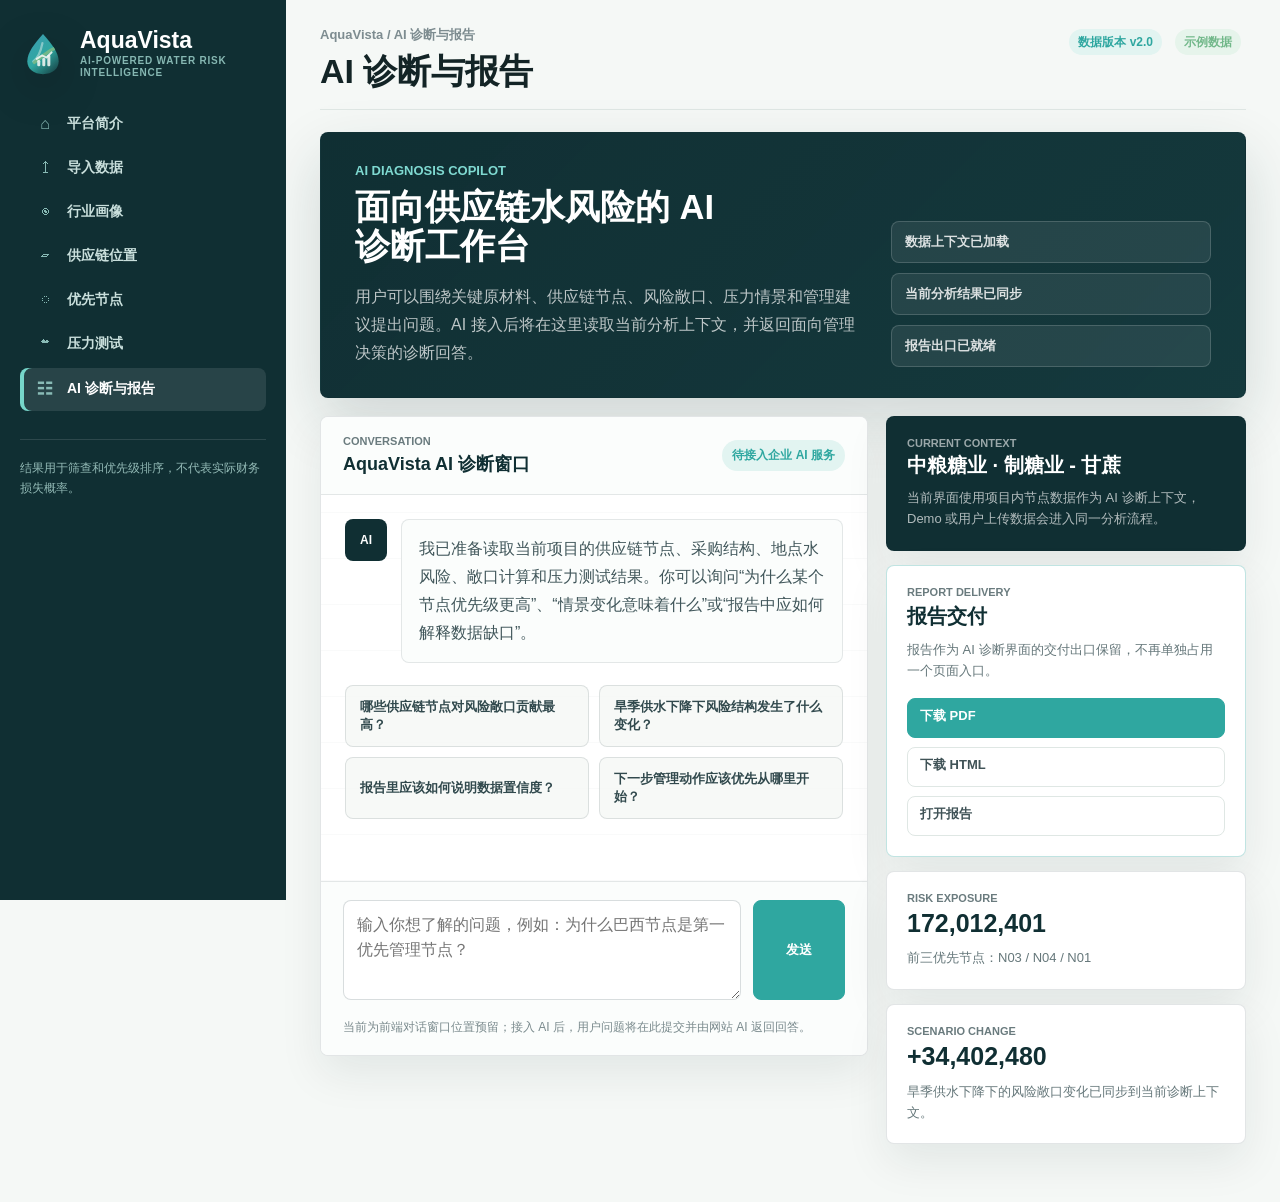
==== commit d0f9a438: "Merge AI diagnosis and report delivery" ====
--- a/agent-analysis.html
+++ b/agent-analysis.html
@@ -3,13 +3,13 @@
 <head>
   <meta charset="utf-8" />
   <meta name="viewport" content="width=device-width, initial-scale=1" />
-  <title>AquaVista · AI 建议</title>
+  <title>AquaVista · AI 诊断与报告</title>
   <link rel="icon" type="image/svg+xml" href="assets/aquavista-symbol.svg" />
-  <link rel="stylesheet" href="assets/app.css?v=20260825-1" />
+  <link rel="stylesheet" href="assets/app.css?v=20260825-ai-report" />
 </head>
 <body data-page="agent">
   <div id="app"></div>
-  <script src="assets/site.js?v=20260825-1"></script>
+  <script src="assets/site.js?v=20260825-ai-report"></script>
 </body>
 </html>
 
--- a/assets/app.css
+++ b/assets/app.css
@@ -1347,6 +1347,286 @@
   font-weight: 780;
 }
 
+.ai-workbench {
+  display: grid;
+  gap: 18px;
+}
+
+.ai-hero-panel {
+  display: grid;
+  grid-template-columns: minmax(0, 1fr) 320px;
+  gap: 34px;
+  align-items: end;
+  min-height: 230px;
+  padding: 30px 34px;
+  border: 1px solid rgba(16, 47, 51, 0.12);
+  border-radius: 8px;
+  background:
+    linear-gradient(135deg, rgba(16, 47, 51, 0.98), rgba(21, 58, 62, 0.92)),
+    #102f33;
+  color: #ffffff;
+  box-shadow: 0 24px 60px rgba(16, 47, 51, 0.16);
+}
+
+.ai-hero-panel .kicker {
+  color: #7fd9d1;
+}
+
+.ai-hero-panel h2 {
+  max-width: 760px;
+  color: #ffffff;
+  font-size: clamp(30px, 2.7vw, 40px);
+  line-height: 1.14;
+  word-break: keep-all;
+}
+
+.ai-hero-panel p {
+  max-width: 820px;
+  margin: 16px 0 0;
+  color: rgba(255, 255, 255, 0.72);
+  font-size: 16px;
+  line-height: 1.75;
+}
+
+.ai-status-stack {
+  display: grid;
+  gap: 10px;
+}
+
+.ai-status-stack span {
+  min-height: 42px;
+  display: flex;
+  align-items: center;
+  padding: 10px 13px;
+  border: 1px solid rgba(255, 255, 255, 0.16);
+  border-radius: 8px;
+  background: rgba(255, 255, 255, 0.08);
+  color: rgba(255, 255, 255, 0.84);
+  font-size: 13px;
+  font-weight: 820;
+}
+
+.ai-console-layout {
+  display: grid;
+  grid-template-columns: minmax(0, 1fr) 360px;
+  gap: 18px;
+  align-items: start;
+}
+
+.ai-chat-panel,
+.ai-side-panel > * {
+  border: 1px solid rgba(16, 47, 51, 0.12);
+  border-radius: 8px;
+  background: #ffffff;
+  box-shadow: 0 18px 44px rgba(19, 36, 38, 0.08);
+}
+
+.ai-chat-panel {
+  min-height: 640px;
+  display: grid;
+  grid-template-rows: auto 1fr auto auto;
+  overflow: hidden;
+}
+
+.chat-head {
+  min-height: 72px;
+  display: flex;
+  justify-content: space-between;
+  align-items: center;
+  gap: 18px;
+  padding: 18px 22px;
+  border-bottom: 1px solid rgba(16, 47, 51, 0.1);
+  background: #fbfdfc;
+}
+
+.chat-head span,
+.context-card span,
+.report-download-card span {
+  display: block;
+  margin-bottom: 5px;
+  color: #6a7b7e;
+  font-size: 11px;
+  font-weight: 880;
+  text-transform: uppercase;
+}
+
+.chat-head strong {
+  color: #102f33;
+  font-size: 18px;
+}
+
+.chat-head em {
+  padding: 7px 10px;
+  border-radius: 999px;
+  background: var(--teal-soft);
+  color: var(--teal);
+  font-size: 12px;
+  font-style: normal;
+  font-weight: 840;
+  white-space: nowrap;
+}
+
+.chat-body {
+  display: grid;
+  align-content: start;
+  gap: 22px;
+  padding: 24px;
+  background:
+    repeating-linear-gradient(0deg, rgba(16, 47, 51, 0.025) 0 1px, transparent 1px 46px),
+    #ffffff;
+}
+
+.chat-message {
+  display: grid;
+  grid-template-columns: 42px minmax(0, 1fr);
+  gap: 14px;
+  max-width: 820px;
+}
+
+.chat-message span {
+  width: 42px;
+  height: 42px;
+  display: grid;
+  place-items: center;
+  border-radius: 8px;
+  background: #102f33;
+  color: #ffffff;
+  font-size: 12px;
+  font-weight: 900;
+}
+
+.chat-message p {
+  margin: 0;
+  padding: 15px 17px;
+  border: 1px solid rgba(16, 47, 51, 0.1);
+  border-radius: 8px;
+  background: #fbfdfc;
+  color: #40565a;
+  line-height: 1.75;
+}
+
+.chat-prompt-grid {
+  display: grid;
+  grid-template-columns: repeat(2, minmax(0, 1fr));
+  gap: 10px;
+}
+
+.chat-prompt-grid button {
+  min-height: 54px;
+  padding: 12px 14px;
+  border: 1px solid rgba(16, 47, 51, 0.12);
+  border-radius: 8px;
+  background: rgba(245, 248, 246, 0.8);
+  color: #31494d;
+  text-align: left;
+  font-size: 13px;
+  font-weight: 780;
+  cursor: default;
+}
+
+.chat-composer {
+  display: grid;
+  grid-template-columns: minmax(0, 1fr) 92px;
+  gap: 12px;
+  padding: 18px 22px;
+  border-top: 1px solid rgba(16, 47, 51, 0.1);
+  background: #fbfdfc;
+}
+
+.chat-composer textarea {
+  width: 100%;
+  resize: vertical;
+  min-height: 72px;
+  padding: 12px 13px;
+  border: 1px solid rgba(16, 47, 51, 0.16);
+  border-radius: 8px;
+  background: #ffffff;
+  color: #17272a;
+  font: inherit;
+  line-height: 1.55;
+}
+
+.chat-composer textarea:focus {
+  outline: 2px solid rgba(47, 167, 160, 0.18);
+  border-color: var(--teal);
+}
+
+.chat-composer .button {
+  align-self: stretch;
+}
+
+.chat-note {
+  margin: 0;
+  padding: 0 22px 18px;
+  background: #fbfdfc;
+  color: #7a8a8d;
+  font-size: 12px;
+  line-height: 1.55;
+}
+
+.ai-side-panel {
+  display: grid;
+  gap: 14px;
+}
+
+.context-card,
+.report-download-card {
+  padding: 20px;
+}
+
+.context-card.dark {
+  background: #102f33;
+  color: #ffffff;
+}
+
+.context-card.dark span {
+  color: rgba(255, 255, 255, 0.58);
+}
+
+.context-card strong {
+  display: block;
+  color: #102f33;
+  font-size: 25px;
+  line-height: 1.15;
+}
+
+.context-card.dark strong {
+  color: #ffffff;
+  font-size: 20px;
+}
+
+.context-card p,
+.report-download-card p {
+  margin: 10px 0 0;
+  color: #65777a;
+  font-size: 13px;
+  line-height: 1.65;
+}
+
+.context-card.dark p {
+  color: rgba(255, 255, 255, 0.68);
+}
+
+.report-download-card {
+  border-color: rgba(47, 167, 160, 0.3);
+}
+
+.report-download-card h3 {
+  color: #102f33;
+  font-size: 20px;
+}
+
+.report-actions {
+  display: grid;
+  gap: 9px;
+  margin-top: 16px;
+}
+
+.report-actions .button {
+  justify-content: center;
+  min-height: 40px;
+}
+
 .landing-shell {
   min-height: 100vh;
   background: #f5f7f4;
@@ -2037,6 +2317,15 @@
 }
 
 @media (max-width: 1240px) {
+  .ai-hero-panel,
+  .ai-console-layout {
+    grid-template-columns: 1fr;
+  }
+
+  .ai-status-stack {
+    grid-template-columns: repeat(3, minmax(0, 1fr));
+  }
+
   .landing-header {
     grid-template-columns: auto 1fr auto;
     padding: 0 30px;
@@ -2112,6 +2401,41 @@
 }
 
 @media (max-width: 720px) {
+  .ai-hero-panel {
+    padding: 24px 18px;
+  }
+
+  .ai-status-stack,
+  .chat-prompt-grid,
+  .chat-composer {
+    grid-template-columns: 1fr;
+  }
+
+  .ai-chat-panel {
+    min-height: auto;
+  }
+
+  .chat-head {
+    align-items: flex-start;
+    flex-direction: column;
+  }
+
+  .chat-body {
+    padding: 18px;
+  }
+
+  .chat-message {
+    grid-template-columns: 1fr;
+  }
+
+  .chat-composer {
+    padding: 16px;
+  }
+
+  .chat-note {
+    padding: 0 16px 16px;
+  }
+
   .landing-header {
     position: static;
     grid-template-columns: 1fr;
